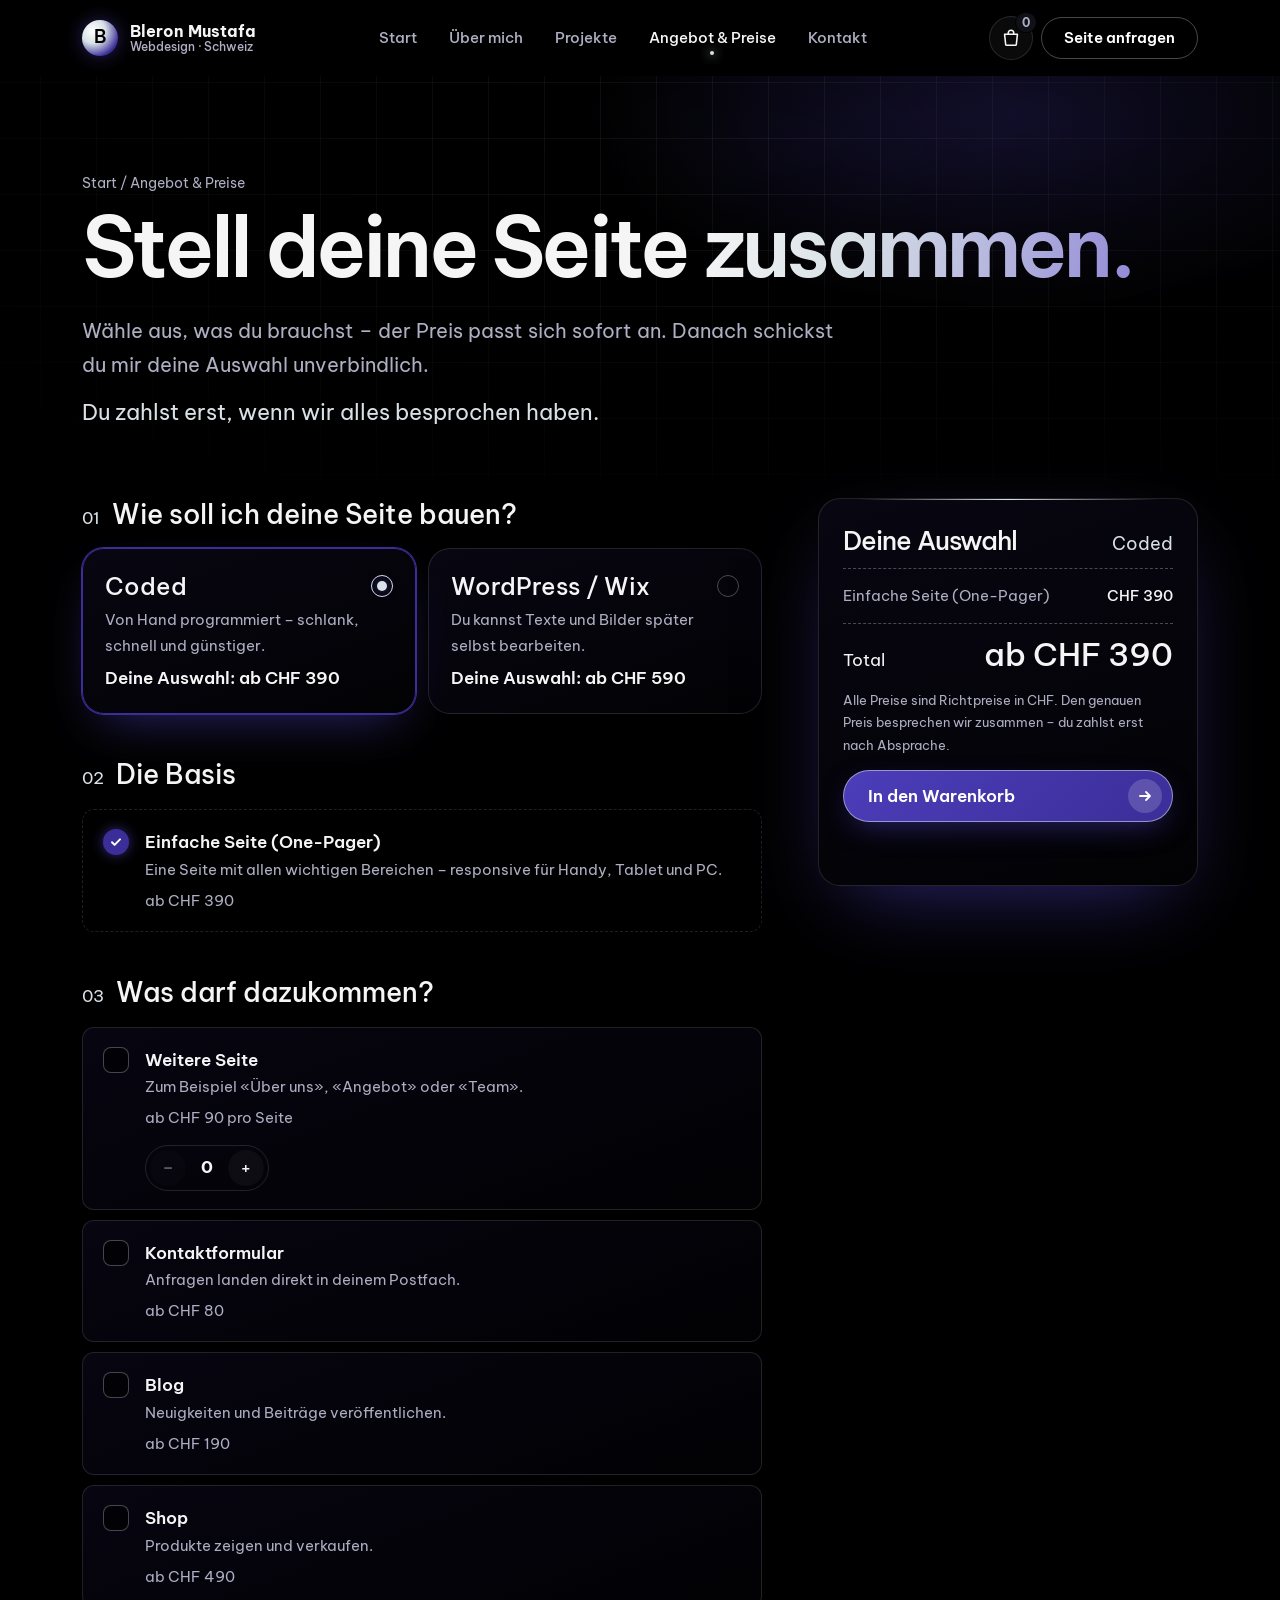
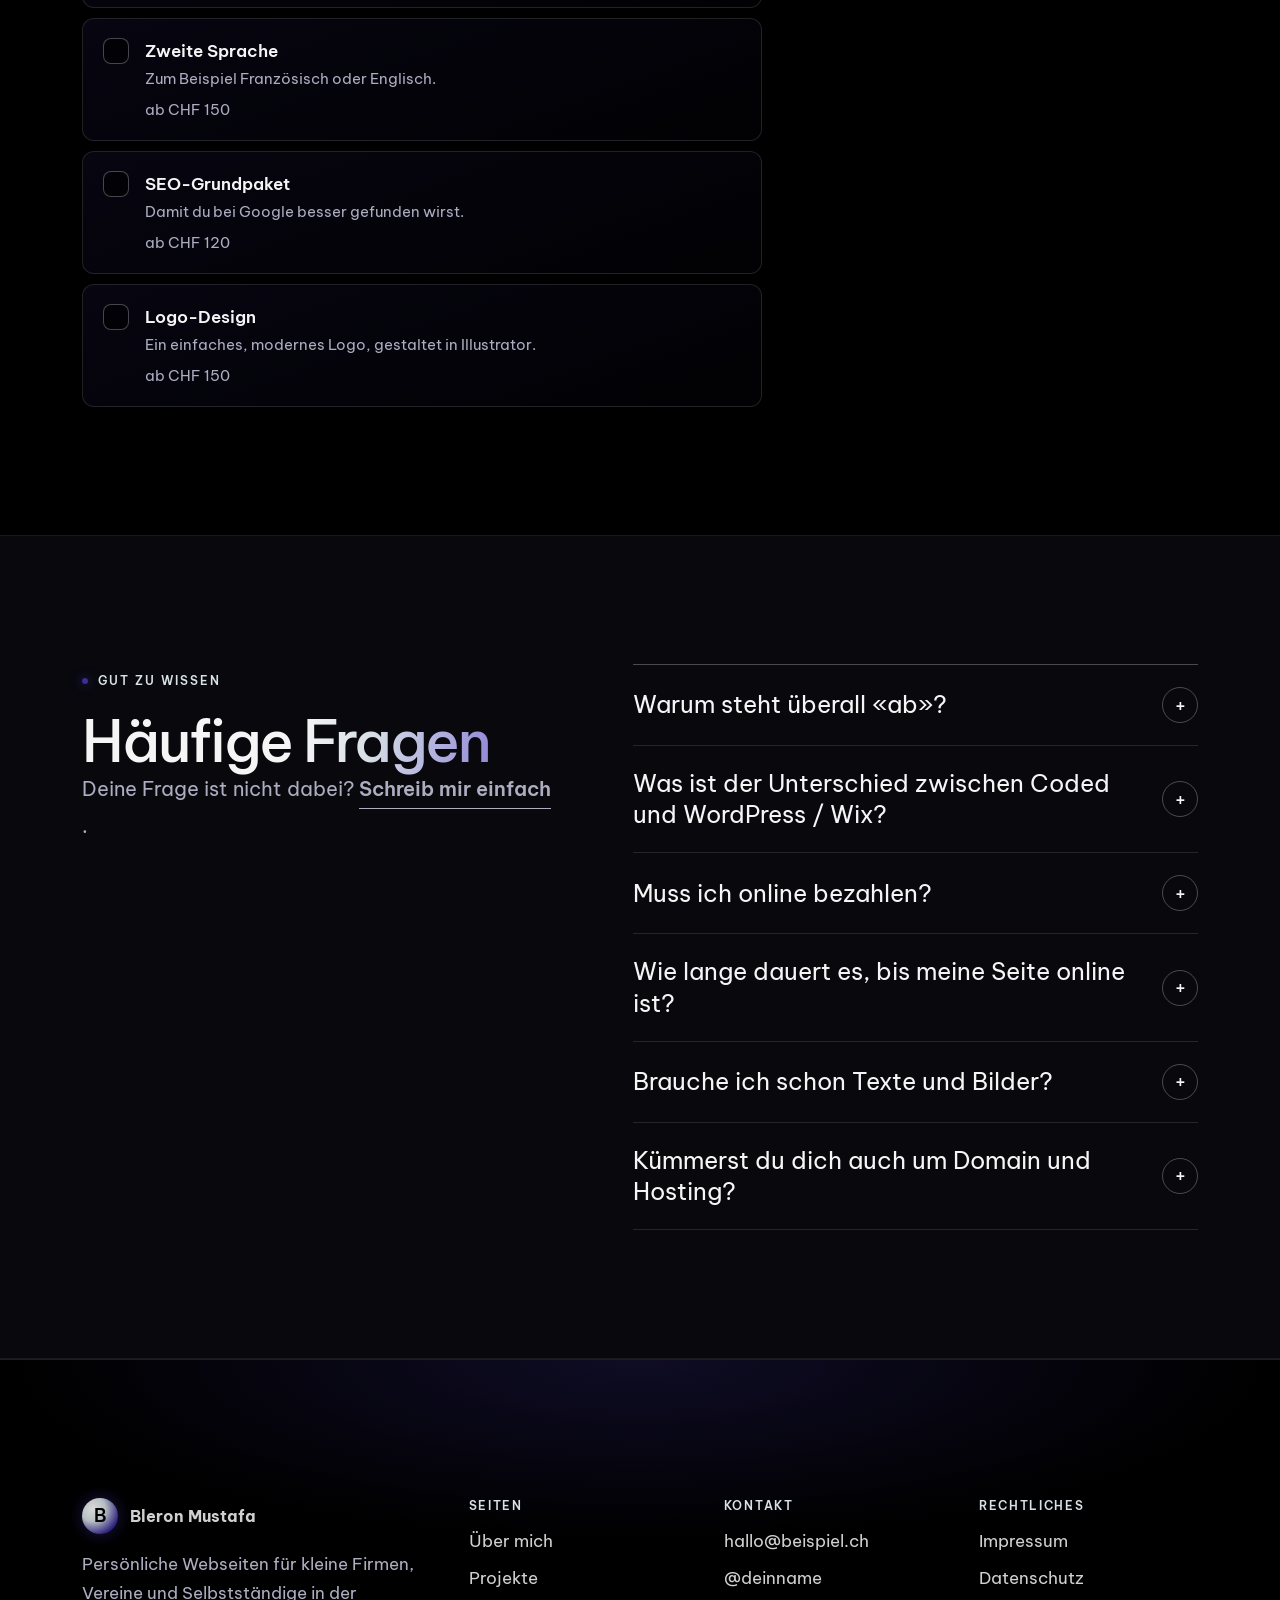
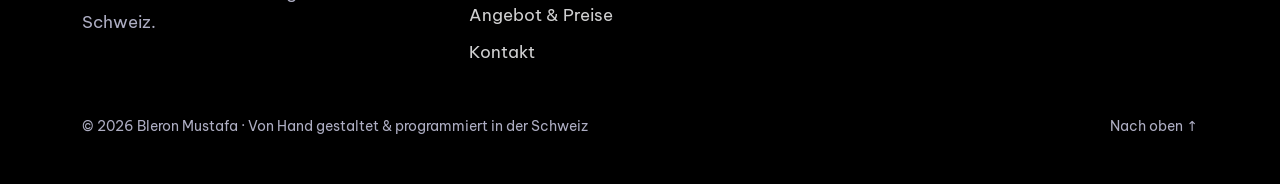
==== angebot.html @ 636c4605 "Add files via upload" ====
<!DOCTYPE html>
<html lang="de-CH">
<head>
  <meta charset="UTF-8">
  <meta name="viewport" content="width=device-width, initial-scale=1">
  <title>Angebot & Preise – Bleron Mustafa</title>
  <meta name="description" content="Stell deine Webseite selbst zusammen: Coded oder WordPress/Wix, mit Extras wie Shop, Blog oder Kontaktformular. Richtpreise in CHF.">
  <meta name="theme-color" content="#000000">

  <!-- Schrift: Be Vietnam Pro -->
  <link rel="preconnect" href="https://fonts.googleapis.com">
  <link rel="preconnect" href="https://fonts.gstatic.com" crossorigin>
  <link href="https://fonts.googleapis.com/css2?family=Be+Vietnam+Pro:wght@400;500;600;700&display=swap" rel="stylesheet">

  <link rel="stylesheet" href="style.css">
  <script>document.documentElement.classList.add("js");</script>
  <script src="script.js" defer></script>
</head>
<body>
  <a class="skip-link" href="#main">Zum Inhalt springen</a>

  <!-- ===== Header ===== -->
  <header class="site-header">
    <div class="wrap header-row">
      <a class="brand" href="index.html" aria-label="Bleron Mustafa – zur Startseite">
        <span class="brand__mark" aria-hidden="true">B</span>
        <span class="brand__name">Bleron Mustafa <small>Webdesign · Schweiz</small></span>
      </a>

      <nav class="nav" id="nav" aria-label="Hauptnavigation">
        <ul class="nav__list">
          <li><a href="index.html">Start <small>Willkommen</small></a></li>
          <li><a href="ueber-mich.html">Über mich <small>Wer ich bin</small></a></li>
          <li><a href="projekte.html">Projekte <small>Referenzen</small></a></li>
          <li><a href="angebot.html" aria-current="page">Angebot &amp; Preise <small>Seite bestellen</small></a></li>
          <li><a href="kontakt.html">Kontakt <small>Schreib mir</small></a></li>
        </ul>
        <p class="nav__foot"><span data-config="email"></span><br>Antwort innert 48 Stunden</p>
      </nav>

      <div class="header-actions">
        <button class="icon-btn" id="cartBtn" type="button" aria-haspopup="dialog">
          <svg width="22" height="22" viewBox="0 0 24 24" aria-hidden="true"><path d="M5 8h14l-1.2 11.1a1 1 0 0 1-1 .9H7.2a1 1 0 0 1-1-.9L5 8Zm4 0V6.5a3 3 0 0 1 6 0V8" fill="none" stroke="currentColor" stroke-width="1.7" stroke-linecap="round" stroke-linejoin="round"/></svg>
          <span class="visually-hidden">Warenkorb öffnen, </span>
          <span class="cart-count is-empty" id="cartCount">0</span>
          <span class="visually-hidden"> Pakete</span>
        </button>
        <a class="btn btn--plain header-cta" href="angebot.html">Seite anfragen</a>
        <button class="menu-btn" id="menuBtn" type="button" aria-expanded="false" aria-controls="nav">
          <span class="menu-btn__lines" aria-hidden="true"></span>
          <span class="visually-hidden" id="menuLabel">Menü öffnen</span>
        </button>
      </div>
    </div>
  </header>

  <main id="main">
    <section class="page-hero">
      <div class="wrap">
        <nav class="breadcrumb" aria-label="Brotkrumen" data-reveal><a href="index.html">Start</a> / <span aria-current="page">Angebot &amp; Preise</span></nav>
        <h1 class="title-xl split" data-split>Stell deine Seite <em>zusammen.</em></h1>
        <p class="lead" data-reveal style="--d:.3s">Wähle aus, was du brauchst – der Preis passt sich sofort an. Danach schickst du mir deine Auswahl unverbindlich.</p><p class="hand" data-reveal style="--d:.4s;margin-top:18px">Du zahlst erst, wenn wir alles besprochen haben.</p>
      </div>
    </section>

    <section class="section" style="padding-top:16px" aria-label="Konfigurator">
      <div class="wrap">
        <form class="config" id="configForm" novalidate>
          <div class="config__steps">
            <fieldset class="config-group" data-reveal>
              <legend><span>01</span> Wie soll ich deine Seite bauen?</legend>
              <div class="type-grid" id="typeGrid"></div>
            </fieldset>

            <fieldset class="config-group" data-reveal>
              <legend><span>02</span> Die Basis</legend>
              <div class="option option--base" id="baseOption"></div>
            </fieldset>

            <fieldset class="config-group" data-reveal>
              <legend><span>03</span> Was darf dazukommen?</legend>
              <div class="options" id="extrasList"></div>
            </fieldset>
          </div>

          <aside class="config__aside" aria-labelledby="receiptTitle" data-reveal style="--d:.15s">
            <div class="receipt">
              <div class="receipt__head">
                <h2 id="receiptTitle">Deine Auswahl</h2>
                <span class="hand" id="receiptType"></span>
              </div>
              <ul class="receipt__list" id="receiptList"></ul>
              <div class="receipt__total">
                <span>Total</span>
                <strong id="configTotal" aria-live="polite"></strong>
              </div>
              <p class="receipt__note" data-config="priceNote"></p>
              <button class="btn btn--block" type="submit" id="addBtn"><span id="addBtnLabel">In den Warenkorb</span> <span class="btn__icon"><svg width="16" height="16" viewBox="0 0 16 16" aria-hidden="true"><path d="M3 8h10M9 4l4 4-4 4" fill="none" stroke="currentColor" stroke-width="1.8" stroke-linecap="round" stroke-linejoin="round"/></svg></span></button>
              <button class="btn btn--line btn--plain" type="button" id="cancelEditBtn" hidden>Bearbeiten abbrechen</button>
              <p class="receipt__feedback" id="configFeedback" role="status"></p>
            </div>
          </aside>
        </form>
      </div>
    </section>

    <section class="section section--sand" aria-labelledby="faqTitle">
      <div class="wrap about-grid">
        <div>
          <p class="kicker" data-reveal>Gut zu wissen</p>
          <h2 class="title-l" id="faqTitle" data-reveal style="--d:.1s">Häufige <em>Fragen</em></h2>
          <p class="lead" data-reveal style="--d:.2s">Deine Frage ist nicht dabei? <a class="text-link" href="kontakt.html">Schreib mir einfach</a>.</p>
        </div>
        <div class="faq" id="faqList" data-reveal></div>
      </div>
    </section>
  </main>

  <!-- ===== Footer ===== -->
  <footer class="site-footer">
    <div class="wrap">
      <div class="footer-grid">
        <div>
          <a class="brand" href="index.html" aria-label="Zur Startseite">
            <span class="brand__mark" aria-hidden="true">B</span>
            <span class="brand__name">Bleron Mustafa</span>
          </a>
          <p style="margin-top:16px">Persönliche Webseiten für kleine Firmen, Vereine und Selbstständige in der Schweiz.</p>
        </div>
        <div>
          <h3>Seiten</h3>
          <ul>
            <li><a href="ueber-mich.html">Über mich</a></li>
            <li><a href="projekte.html">Projekte</a></li>
            <li><a href="angebot.html">Angebot &amp; Preise</a></li>
            <li><a href="kontakt.html">Kontakt</a></li>
          </ul>
        </div>
        <div>
          <h3>Kontakt</h3>
          <ul id="footerContact"></ul>
        </div>
        <div>
          <h3>Rechtliches</h3>
          <ul>
            <li><a href="impressum.html">Impressum</a></li>
            <li><a href="datenschutz.html">Datenschutz</a></li>
          </ul>
        </div>
      </div>
      <div class="footer-bottom">
        <p>© <span id="year">2026</span> Bleron Mustafa · Von Hand gestaltet &amp; programmiert in der Schweiz</p>
        <a href="#main">Nach oben ↑</a>
      </div>
    </div>
  </footer>

  <noscript><p class="noscript">Bitte aktiviere JavaScript, damit Konfigurator, Warenkorb und Formulare funktionieren.</p></noscript>
</body>
</html>
---- style.css ----
/* =========================================================
   Bleron Mustafa – Webdesign
   Dunkles Design mit violettem Leuchten. Mobile first.
   Inhalt: 1 Grundlagen · 2 Bausteine · 3 Header/Footer
           4 Startseite (Szene) · 5 Unterseiten · 6 Konfigurator
           7 Warenkorb/Bestellung · 8 Animationen · 9 Breakpoints
   ========================================================= */

/* ---------- 1 Grundlagen ---------- */
:root {
  --bg: #000000;          /* Schwarz */
  --bg-2: #08080d;        /* etwas heller für Abschnitte */
  --card: #0f0f17;        /* Karten */
  --glass: rgba(216, 225, 230, .04);
  --ink: #f5f5f6;         /* Haupttext */
  --ink-soft: #adadc2;    /* Nebentext */
  --line: rgba(211, 215, 221, .14);
  --line-strong: rgba(211, 215, 221, .32);
  --accent: #3a2d97;      /* Indigo (Hauptfarbe) */
  --accent-2: #4a3cb8;    /* etwas helleres Indigo für Verläufe */
  --lilac: #d8e1e6;       /* helles Blaugrau */
  --glow: rgba(74, 60, 184, .65);
  --ok: #6ee7b7;
  --danger: #ff8fa3;

  --serif: "Be Vietnam Pro", system-ui, -apple-system, "Segoe UI", sans-serif;
  --sans: "Be Vietnam Pro", system-ui, -apple-system, "Segoe UI", sans-serif;

  --wrap: 1180px;
  --gutter: 20px;
  --header-h: 68px;
  --radius: 22px;
  --radius-sm: 12px;
  --ease: cubic-bezier(.22, .8, .24, 1);
  --noise: url("data:image/svg+xml,%3Csvg xmlns='http://www.w3.org/2000/svg' width='200' height='200'%3E%3Cfilter id='n'%3E%3CfeTurbulence type='fractalNoise' baseFrequency='.85' numOctaves='3' stitchTiles='stitch'/%3E%3CfeColorMatrix values='0 0 0 0 1 0 0 0 0 1 0 0 0 0 1 0 0 0 .55 0'/%3E%3C/filter%3E%3Crect width='100%25' height='100%25' filter='url(%23n)'/%3E%3C/svg%3E");
}

*, *::before, *::after { box-sizing: border-box; }
html { scroll-behavior: smooth; scroll-padding-top: calc(var(--header-h) + 16px); -webkit-text-size-adjust: 100%; color-scheme: dark; }
body {
  margin: 0; min-height: 100vh; display: flex; flex-direction: column;
  background: var(--bg); color: var(--ink);
  font: 400 1.0625rem/1.7 var(--sans);
  -webkit-font-smoothing: antialiased;
}
/* Körnung über der ganzen Seite */
body::after {
  content: ""; position: fixed; inset: 0; z-index: 500; pointer-events: none;
  background-image: var(--noise); opacity: .07; mix-blend-mode: overlay;
}
main { flex: 1; }
img, svg { display: block; max-width: 100%; }
a { color: inherit; }
p { margin: 0 0 1em; }
p:last-child { margin-bottom: 0; }
ul, ol { margin: 0; padding: 0; list-style: none; }
h1, h2, h3, h4 { font-family: var(--serif); font-weight: 500; line-height: 1.08; letter-spacing: -0.035em; margin: 0; text-wrap: balance; }
h1 em, h2 em, h3 em {
  font-style: normal; color: var(--lilac);
  background: linear-gradient(100deg, #f5f5f6 0%, #d8e1e6 35%, #8f86d6 100%);
  -webkit-background-clip: text; background-clip: text; -webkit-text-fill-color: transparent;
  padding-right: .06em;
}
button, input, textarea, select { font: inherit; color: inherit; }
button { cursor: pointer; }
[hidden] { display: none !important; }
::selection { background: var(--accent); color: #fff; }
:focus-visible { outline: 2px solid var(--lilac); outline-offset: 3px; border-radius: 6px; }

.wrap { width: 100%; max-width: var(--wrap); margin: 0 auto; padding: 0 var(--gutter); }
.visually-hidden {
  position: absolute !important; width: 1px; height: 1px; margin: -1px; padding: 0;
  overflow: hidden; clip: rect(0 0 0 0); white-space: nowrap; border: 0;
}
.skip-link {
  position: absolute; left: 12px; top: -80px; z-index: 600; padding: 10px 18px;
  background: var(--accent); color: #fff; border-radius: var(--radius-sm); text-decoration: none; font-weight: 600;
}
.skip-link:focus { top: 12px; }

/* ---------- 2 Bausteine ---------- */
.hand { font: 400 1.35rem/1.2 var(--serif); color: var(--lilac); }
.kicker {
  display: inline-flex; align-items: center; gap: 10px; margin-bottom: 18px;
  font-size: .78rem; font-weight: 600; letter-spacing: .16em; text-transform: uppercase; color: var(--lilac);
}
.kicker::before { content: ""; width: 6px; height: 6px; border-radius: 50%; background: var(--accent); box-shadow: 0 0 12px var(--accent); }
.title-xl { font-size: clamp(2.5rem, 8.5vw, 5.2rem); font-weight: 600; letter-spacing: -0.045em; }
.title-l { font-size: clamp(2.1rem, 6vw, 3.6rem); }
.title-m { font-size: clamp(1.6rem, 4vw, 2.2rem); }
.lead { font-size: clamp(1.08rem, 2.4vw, 1.25rem); color: var(--ink-soft); max-width: 54ch; }
.muted { color: var(--ink-soft); }

.section { padding: 84px 0; position: relative; }
.section--sand { background: var(--bg-2); border-block: 1px solid rgba(211, 215, 221, .08); }
.section--ink {
  background:
    radial-gradient(60% 70% at 85% 10%, rgba(74, 60, 184, .22), transparent 70%),
    radial-gradient(50% 60% at 0% 100%, rgba(58, 45, 151, .18), transparent 70%),
    var(--bg-2);
  overflow: hidden;
}
.section-head { display: grid; gap: 18px; margin-bottom: 48px; }
.section-head .lead { margin: 0; }

/* Buttons: Pille mit Pfeil, leuchtend */
.btn {
  position: relative; display: inline-flex; align-items: center; gap: 12px;
  min-height: 52px; padding: 0 10px 0 24px; border-radius: 999px;
  border: 1px solid rgba(216, 225, 230, .55);
  background: linear-gradient(135deg, var(--accent-2), var(--accent));
  color: #fff; font-weight: 600; text-decoration: none; isolation: isolate;
  box-shadow: 0 0 0 0 var(--glow), 0 10px 30px -10px var(--glow);
  transition: box-shadow .4s var(--ease), transform .4s var(--ease), background-color .3s;
}
.btn:hover { transform: translateY(-2px); box-shadow: 0 0 0 4px rgba(74, 60, 184, .18), 0 16px 40px -8px var(--glow); }
.btn__icon {
  display: grid; place-items: center; width: 34px; height: 34px; border-radius: 50%;
  background: rgba(255, 255, 255, .16); transition: transform .4s var(--ease), background-color .3s;
}
.btn:hover .btn__icon { transform: translateX(3px); background: rgba(255, 255, 255, .28); }
.btn--line { background: rgba(0, 0, 0, .55); backdrop-filter: blur(6px); border-color: var(--line-strong); box-shadow: none; padding: 0 24px; }
.btn--line:hover { border-color: var(--lilac); box-shadow: 0 0 24px -6px var(--glow); }
.btn--line .btn__icon { display: none; }
.btn--light { background: #f5f5f6; color: #000; border-color: #f5f5f6; }
.btn--light .btn__icon { background: #000; color: #fff; }
.btn--block { width: 100%; justify-content: space-between; }
.btn:disabled, .btn[aria-disabled="true"] { opacity: .4; cursor: not-allowed; pointer-events: none; }
.btn--plain { padding: 0 22px; justify-content: center; }

.text-link {
  display: inline-flex; align-items: center; gap: 8px; font-weight: 600; text-decoration: none;
  background: linear-gradient(currentColor, currentColor) 0 100% / 100% 1px no-repeat;
  padding-bottom: 3px; transition: background-size .4s var(--ease), color .25s;
}
.text-link:hover { color: var(--lilac); background-size: 0 1px; background-position: 100% 100%; }
.text-link span { transition: transform .3s var(--ease); }
.text-link:hover span { transform: translateX(4px); }

.link-btn { background: none; border: 0; padding: 2px 0; color: var(--ink-soft); text-decoration: underline; text-underline-offset: 3px; font-size: .92rem; }
.link-btn:hover { color: var(--lilac); }

.chip {
  display: inline-flex; align-items: center; gap: 8px; padding: 6px 14px; border-radius: 999px;
  background: var(--glass); border: 1px solid var(--line); font-size: .88rem; font-weight: 500; color: var(--ink);
}

/* Glas-Karte als Grundlage */
.glass, .skill-group, .profile, .form-card, .contact-card, .option, .type-card label, .cart-item, .receipt, .note {
  background: linear-gradient(160deg, rgba(74, 60, 184, .09), rgba(74, 60, 184, .02));
  border: 1px solid var(--line);
  backdrop-filter: blur(6px);
}

/* ---------- 3 Header / Navigation / Footer ---------- */
.site-header {
  position: sticky; top: 0; z-index: 60; height: var(--header-h);
  border-bottom: 1px solid transparent; transition: border-color .3s, transform .4s var(--ease);
  view-transition-name: header;
}
/* Unschärfe auf eigener Ebene – sonst wäre das mobile Menü im Header gefangen */
.site-header::before {
  content: ""; position: absolute; inset: 0; z-index: -1;
  background: rgba(0, 0, 0, .72);
  backdrop-filter: blur(14px) saturate(140%); -webkit-backdrop-filter: blur(14px) saturate(140%);
}
.site-header.is-scrolled { border-bottom-color: var(--line); }
.site-header.is-hidden { transform: translateY(-100%); }
.header-row { height: 100%; display: flex; align-items: center; justify-content: space-between; gap: 16px; }

.brand { display: flex; align-items: center; gap: 12px; text-decoration: none; }
.brand__mark {
  display: grid; place-items: center; width: 36px; height: 36px; border-radius: 50%;
  background: radial-gradient(circle at 30% 30%, #fff, var(--lilac) 35%, var(--accent) 75%);
  color: #000; font: 600 1.15rem/1 var(--serif);
  box-shadow: 0 0 18px -2px var(--glow); transition: transform .6s var(--ease);
}
.brand:hover .brand__mark { transform: rotate(-20deg) scale(1.06); }
.brand__name { display: grid; line-height: 1.15; font-weight: 700; font-size: .98rem; }
.brand__name small { font-weight: 500; font-size: .76rem; color: var(--ink-soft); }

.header-actions { display: flex; align-items: center; gap: 8px; }
.icon-btn {
  position: relative; display: grid; place-items: center; width: 44px; height: 44px; border-radius: 50%;
  border: 1px solid var(--line); background: var(--glass); transition: border-color .25s, box-shadow .25s;
}
.icon-btn:hover { border-color: var(--lilac); box-shadow: 0 0 18px -6px var(--glow); }
.cart-count {
  position: absolute; top: -5px; right: -5px; min-width: 21px; height: 21px; padding: 0 6px; border-radius: 999px;
  background: var(--accent); color: #fff; font-size: .72rem; font-weight: 700; line-height: 19px; text-align: center;
  border: 1px solid var(--bg); box-shadow: 0 0 12px var(--glow);
}
.cart-count.is-empty { background: var(--card); color: var(--ink-soft); box-shadow: none; }
.cart-count.bump { animation: bump .5s var(--ease); }
@keyframes bump { 35% { transform: scale(1.45); } }

.menu-btn { width: 44px; height: 44px; border-radius: 50%; border: 1px solid var(--line); background: var(--glass); display: grid; place-items: center; }
.menu-btn__lines { position: relative; width: 18px; height: 10px; }
.menu-btn__lines::before, .menu-btn__lines::after {
  content: ""; position: absolute; left: 0; right: 0; height: 1.5px; border-radius: 2px; background: currentColor;
  transition: transform .4s var(--ease), top .4s var(--ease), right .4s var(--ease);
}
.menu-btn__lines::before { top: 0; }
.menu-btn__lines::after { top: 8px; right: 5px; }
.menu-btn[aria-expanded="true"] .menu-btn__lines::before { top: 4px; transform: rotate(45deg); }
.menu-btn[aria-expanded="true"] .menu-btn__lines::after { top: 4px; right: 0; transform: rotate(-45deg); }

.header-cta { display: none; }

/* Mobile Navigation: Vollbild */
.nav {
  position: fixed; inset: var(--header-h) 0 0 0; z-index: 55; padding: 24px var(--gutter) 40px;
  background: radial-gradient(80% 50% at 50% 100%, rgba(74, 60, 184, .25), transparent 70%), var(--bg);
  display: flex; flex-direction: column; justify-content: space-between;
  clip-path: inset(0 0 100% 0); visibility: hidden;
  transition: clip-path .6s var(--ease), visibility .6s;
}
.nav.is-open { clip-path: inset(0); visibility: visible; }
.nav__list li { overflow: hidden; border-bottom: 1px solid var(--line); }
.nav__list a {
  display: flex; align-items: baseline; justify-content: space-between; padding: 14px 0;
  font: 500 clamp(2rem, 9vw, 2.6rem)/1.15 var(--serif); text-decoration: none;
  transform: translateY(105%); transition: transform .6s var(--ease), color .2s;
}
.nav__list a small { font: 500 .82rem var(--sans); color: var(--ink-soft); }
.nav.is-open .nav__list a { transform: none; }
.nav.is-open .nav__list li:nth-child(2) a { transition-delay: .05s; }
.nav.is-open .nav__list li:nth-child(3) a { transition-delay: .1s; }
.nav.is-open .nav__list li:nth-child(4) a { transition-delay: .15s; }
.nav.is-open .nav__list li:nth-child(5) a { transition-delay: .2s; }
.nav__list a[aria-current="page"] { color: var(--lilac); }
.nav__foot { color: var(--ink-soft); font-size: .95rem; }
body.menu-open { overflow: hidden; }

/* Footer */
.site-footer {
  position: relative; overflow: hidden; margin-top: auto; padding: 90px 0 32px;
  background: radial-gradient(70% 60% at 50% 0%, rgba(74, 60, 184, .2), transparent 70%), var(--bg);
  border-top: 1px solid var(--line);
}
.footer-cta { display: grid; gap: 28px; padding-bottom: 64px; border-bottom: 1px solid var(--line); }
.footer-cta h2 { font-size: clamp(2.4rem, 8vw, 5rem); font-weight: 600; }
.footer-grid { display: grid; gap: 36px; padding: 48px 0 40px; }
.footer-grid h3 { font: 600 .76rem var(--sans); letter-spacing: .14em; text-transform: uppercase; color: var(--lilac); margin-bottom: 14px; }
.footer-grid li { margin-bottom: 8px; }
.footer-grid a { text-decoration: none; color: var(--ink); opacity: .85; transition: color .2s, opacity .2s; }
.footer-grid a:hover { color: var(--lilac); opacity: 1; }
.footer-grid p { color: var(--ink-soft); max-width: 34ch; }
.footer-bottom { display: flex; flex-wrap: wrap; justify-content: space-between; gap: 12px; font-size: .86rem; color: var(--ink-soft); }
.footer-bottom a { color: inherit; text-decoration: none; }
.footer-bottom a:hover { color: var(--lilac); }

/* ---------- 4 Startseite ---------- */
.hero { padding: 12px 12px 0; }
.hero__frame {
  position: relative; overflow: hidden; isolation: isolate;
  min-height: min(880px, calc(100svh - var(--header-h) - 12px));
  display: grid; place-items: center; padding: 90px var(--gutter) 150px;
  border-radius: 28px; border: 1px solid var(--line);
  background: radial-gradient(90% 60% at 50% 62%, #2a2070 0%, #0d0a26 45%, #000 80%);
}
/* Körnung stärker in der Szene */
.hero__frame::after {
  content: ""; position: absolute; inset: 0; z-index: 3; pointer-events: none;
  background-image: var(--noise); opacity: .22; mix-blend-mode: overlay;
}
.hero__content { position: relative; z-index: 4; text-align: center; max-width: 860px; display: grid; justify-items: center; }
.hero__content .kicker { margin-bottom: 22px; text-wrap: balance; justify-content: center; }
.hero h1 { margin-bottom: 24px; text-shadow: 0 0 60px rgba(74, 60, 184, .35); }
.hero .lead { margin: 0 auto 36px; }
.hero__actions { display: flex; flex-wrap: wrap; justify-content: center; align-items: center; gap: 14px 22px; }
.trust { display: flex; flex-wrap: wrap; justify-content: center; gap: 8px 22px; margin-top: 40px; font-size: .9rem; color: var(--ink-soft); }
.trust li { display: flex; align-items: center; gap: 8px; }
.trust svg { color: var(--lilac); flex: none; }

/* Szene: Glühen, Bögen, Gitterboden, schwebende Objekte */
.scene { position: absolute; inset: 0; z-index: 1; pointer-events: none; }
.scene__glow {
  position: absolute; left: 50%; top: 58%; width: 90%; height: 50%; transform: translate(-50%, -50%);
  background: radial-gradient(closest-side, rgba(74, 60, 184, .55), transparent);
  filter: blur(30px); animation: breathe 7s ease-in-out infinite;
}
@keyframes breathe { 50% { opacity: .65; transform: translate(-50%, -50%) scale(1.06); } }
.scene__arch { position: absolute; left: 50%; bottom: 33%; width: 0; height: 0; }
.scene__arch span {
  position: absolute; left: 0; top: 0; aspect-ratio: 1; border-radius: 50%;
  transform: translate(-50%, -50%); border: 1px solid rgba(211, 215, 221, .22);
}
.scene__arch span:nth-child(1) { width: min(150vw, 1500px); }
.scene__arch span:nth-child(2) {
  width: min(118vw, 1150px); border-color: rgba(211, 215, 221, .3);
  background: radial-gradient(closest-side, transparent 78%, rgba(74, 60, 184, .14) 92%, transparent);
}
.scene__arch span:nth-child(3) {
  width: min(88vw, 840px); border-width: 28px; border-color: rgba(58, 45, 151, .35);
  box-shadow: inset 0 0 60px rgba(74, 60, 184, .15), 0 0 60px rgba(74, 60, 184, .1);
}
.scene__arch span:nth-child(4) { width: min(60vw, 560px); border-style: dashed; border-color: rgba(211, 215, 221, .2); animation: spin 90s linear infinite; }
.scene__floor {
  position: absolute; left: -50%; right: -50%; bottom: 0; height: 33%;
  background:
    linear-gradient(rgba(211, 215, 221, .45) 1px, transparent 1px) 0 0 / 70px 70px,
    linear-gradient(90deg, rgba(211, 215, 221, .45) 1px, transparent 1px) 0 0 / 70px 70px,
    linear-gradient(#141036, #030208);
  transform: perspective(500px) rotateX(62deg); transform-origin: top;
  -webkit-mask-image: linear-gradient(#000 0%, #000 60%, transparent 100%); mask-image: linear-gradient(#000 0%, #000 60%, transparent 100%);
  animation: grid 5s linear infinite;
}
@keyframes grid { to { background-position: 0 70px, 0 0, 0 0; } }
.scene__horizon {
  position: absolute; left: 0; right: 0; bottom: 33%; height: 2px; transform: translateY(1px);
  background: linear-gradient(90deg, transparent, var(--lilac), transparent);
  box-shadow: 0 0 30px 6px rgba(74, 60, 184, .55);
}
.obj {
  position: absolute; will-change: transform;
  translate: calc(var(--mx, 0) * var(--depth, 10) * 1px) calc(var(--my, 0) * var(--depth, 10) * 1px);
  transition: translate .6s var(--ease);
}
.obj > svg { width: 100%; height: auto; animation: float var(--dur, 9s) ease-in-out infinite; animation-delay: var(--delay, 0s); overflow: visible; }
@keyframes float { 50% { transform: translateY(-14px) rotate(var(--rot, 3deg)); } }
.obj--planet { width: 92px; left: 7%; top: 12%; --depth: 22; --dur: 11s; }
.obj--cube { width: 64px; left: 7%; top: 55%; --depth: 30; --dur: 8s; --rot: -6deg; }
.obj--window { width: 130px; left: 3%; top: 27%; --depth: 14; --dur: 10s; --delay: -2s; }
.obj--monolith { width: 70px; right: 6%; top: 10%; --depth: 18; --dur: 12s; }
.obj--pillars { width: 140px; right: 13%; bottom: 12%; --depth: 10; --dur: 14s; --rot: 0deg; }
.obj--ribbon-l { width: 260px; left: -40px; top: 46%; --depth: 8; --dur: 13s; --rot: 2deg; }
.obj--ribbon-r { width: 240px; right: -30px; top: 30%; --depth: 12; --dur: 12s; --rot: -2deg; --delay: -4s; }
.obj--cursor { width: 40px; right: 27%; top: 9%; --depth: 26; --dur: 7s; --rot: -10deg; }
.obj--sphere { width: 26px; left: 21%; top: 63%; --depth: 34; --dur: 6s; }
.obj--slab { width: 120px; left: 18%; bottom: 13%; --depth: 6; --dur: 15s; --rot: 1deg; }
.obj--code { width: 60px; right: 7%; top: 56%; --depth: 20; --dur: 9s; --delay: -3s; }
.obj--dots { width: 90px; left: 20%; top: 9%; --depth: 16; --dur: 16s; }

/* Stempel in der Ecke */
.badge {
  position: absolute; right: 18px; bottom: 18px; z-index: 4; width: 104px; height: 104px; border-radius: 50%;
  display: grid; place-items: center; border: 1px solid var(--line-strong);
  background: rgba(0, 0, 0, .6); backdrop-filter: blur(6px);
}
.badge svg { position: absolute; inset: 6px; width: calc(100% - 12px); height: calc(100% - 12px); animation: spin 24s linear infinite; }
.badge text { font: 600 9.5px var(--sans); letter-spacing: .06em; text-transform: uppercase; fill: var(--lilac); }
.badge__dot { width: 12px; height: 12px; border-radius: 50%; background: var(--ok); box-shadow: 0 0 0 0 rgba(110, 231, 183, .5); animation: pulse 2.4s infinite; }
@keyframes spin { to { transform: rotate(360deg); } }
@keyframes pulse { 70% { box-shadow: 0 0 0 12px rgba(110, 231, 183, 0); } 100% { box-shadow: 0 0 0 0 rgba(110, 231, 183, 0); } }

/* Laufband */
.marquee { padding: 26px 0; overflow: hidden; border-bottom: 1px solid var(--line); }
.marquee__track { display: flex; width: max-content; animation: marquee 40s linear infinite; }
.marquee:hover .marquee__track { animation-play-state: paused; }
.marquee__track li {
  display: flex; align-items: center; gap: 30px; padding-right: 30px; white-space: nowrap;
  font: 500 clamp(1.5rem, 3.6vw, 2.2rem) var(--serif); color: transparent; -webkit-text-stroke: 1px var(--line-strong);
  transition: color .3s;
}
.marquee__track li:nth-child(3n + 1) { color: var(--ink); -webkit-text-stroke: 0; }
.marquee__track li::after { content: "✦"; font-style: normal; color: var(--lilac); -webkit-text-stroke: 0; font-size: .6em; text-shadow: 0 0 12px var(--glow); }
@keyframes marquee { to { transform: translateX(-50%); } }

/* Leistungen als Liste */
.services { border-top: 1px solid var(--line-strong); }
.service {
  position: relative; display: grid; grid-template-columns: auto 1fr; gap: 6px 20px; padding: 28px 0;
  border-bottom: 1px solid var(--line); text-decoration: none; isolation: isolate;
}
.service::before {
  content: ""; position: absolute; inset: 0 calc(var(--gutter) * -1); z-index: -1;
  background: linear-gradient(90deg, rgba(74, 60, 184, .14), transparent 80%);
  opacity: 0; transition: opacity .45s var(--ease);
}
.service:hover::before, .service:focus-visible::before { opacity: 1; }
.service__no { font: 400 1.05rem var(--serif); color: var(--lilac); padding-top: 8px; }
.service__title { font-size: clamp(1.7rem, 5vw, 2.6rem); transition: transform .45s var(--ease); }
.service:hover .service__title { transform: translateX(8px); }
.service__text { grid-column: 2; color: var(--ink-soft); max-width: 48ch; margin: 0; }
.service__price { grid-column: 2; display: flex; align-items: center; gap: 12px; font-weight: 600; }
.service__arrow {
  display: grid; place-items: center; width: 40px; height: 40px; border-radius: 50%; border: 1px solid var(--line-strong);
  transition: background-color .3s, box-shadow .3s, transform .45s var(--ease);
}
.service:hover .service__arrow { background: var(--accent); border-color: var(--accent); box-shadow: 0 0 20px var(--glow); transform: rotate(-45deg); }

/* Projekte – Teaser auf Startseite */
.work-grid { display: grid; gap: 44px; }
.work { display: grid; gap: 16px; text-decoration: none; }
.work__media { position: relative; overflow: hidden; border-radius: var(--radius); aspect-ratio: 4 / 3; background: var(--card); border: 1px solid var(--line); }
.work__media img, .work__media .mock { width: 100%; height: 100%; object-fit: cover; transition: transform .9s var(--ease); }
.work:hover .work__media img, .work:hover .work__media .mock { transform: scale(1.05); }
.work__view {
  position: absolute; right: 18px; bottom: 18px; display: inline-flex; align-items: center; gap: 8px;
  padding: 10px 16px; border-radius: 999px; background: rgba(0, 0, 0, .7); border: 1px solid var(--line-strong);
  backdrop-filter: blur(8px); font-weight: 600; font-size: .9rem;
  transform: translateY(12px); opacity: 0; transition: transform .45s var(--ease), opacity .3s;
}
.work:hover .work__view, .work:focus-visible .work__view { transform: none; opacity: 1; }
.work__meta { display: flex; justify-content: space-between; align-items: baseline; gap: 12px; }
.work__title { font-size: clamp(1.5rem, 3.4vw, 2rem); }
.work__tag { color: var(--ink-soft); font-size: .9rem; white-space: nowrap; }

/* Platzhalter-Bild für Projekte: Mini-Webseite im Leuchten */
.mock { position: relative; padding: 9% 9% 0; display: flex; align-items: flex-end; }
.mock__win {
  width: 100%; height: 88%; border-radius: 12px 12px 0 0; padding: 14px 16px; display: flex; flex-direction: column; gap: 10px;
  background: rgba(5, 5, 10, .85); border: 1px solid rgba(216, 225, 230, .25); border-bottom: 0;
  box-shadow: 0 -10px 60px -10px var(--mock-c, var(--accent));
}
.mock__dots { display: flex; gap: 5px; }
.mock__dots i { width: 8px; height: 8px; border-radius: 50%; background: rgba(216, 225, 230, .3); }
.mock__hero { flex: 1; display: grid; grid-template-columns: 1.2fr 1fr; gap: 12px; align-items: center; }
.mock__lines { display: grid; gap: 7px; }
.mock__lines span { height: 7px; border-radius: 4px; background: rgba(216, 225, 230, .2); }
.mock__lines span:first-child { height: 14px; width: 90%; background: rgba(241, 238, 252, .85); }
.mock__lines span:nth-child(2) { width: 70%; }
.mock__lines span:nth-child(3) { width: 50%; }
.mock__lines span:last-child { width: 38%; height: 14px; border-radius: 999px; margin-top: 6px; background: var(--mock-c, var(--accent)); }
.mock__img { aspect-ratio: 1; border-radius: 50% 50% 10px 10px; background: radial-gradient(circle at 35% 30%, #fff8, var(--mock-c, var(--accent)) 60%); opacity: .85; }

/* Ablauf mit wachsender Linie */
.process { position: relative; display: grid; gap: 34px; padding-left: 34px; }
.process__line { position: absolute; left: 9px; top: 6px; bottom: 6px; width: 2px; background: var(--line); }
.process__line::after {
  content: ""; position: absolute; inset: 0; background: linear-gradient(var(--lilac), var(--accent));
  box-shadow: 0 0 12px var(--glow); transform-origin: top; transform: scaleY(var(--p, 0));
}
.step { position: relative; }
.step::before {
  content: ""; position: absolute; left: -34px; top: 6px; width: 20px; height: 20px; border-radius: 50%;
  background: var(--bg); border: 1.5px solid var(--line-strong); transition: border-color .4s, background-color .4s, box-shadow .4s;
}
.step.is-done::before { border-color: var(--lilac); background: var(--accent); box-shadow: inset 0 0 0 4px var(--bg), 0 0 16px var(--glow); }
.step__no { font: 400 1rem var(--serif); color: var(--lilac); }
.step h3 { font-size: 1.6rem; margin: 2px 0 8px; }
.step p { color: var(--ink-soft); max-width: 36ch; }

/* Versprechen + Notiz */
.promise-grid { display: grid; gap: 40px; }
.promises { display: grid; gap: 28px; }
.promise { display: grid; grid-template-columns: auto 1fr; gap: 4px 18px; }
.promise svg { grid-row: span 2; color: var(--lilac); margin-top: 4px; filter: drop-shadow(0 0 8px var(--glow)); }
.promise h3 { font-size: 1.45rem; }
.promise p { color: var(--ink-soft); margin: 0; }
.note { position: relative; align-self: start; padding: 44px 32px 30px; border-radius: var(--radius); box-shadow: 0 30px 80px -20px rgba(74, 60, 184, .35); }
.note::before {
  content: "“"; position: absolute; top: -18px; left: 26px; font: 600 6rem/1 var(--serif);
  background: linear-gradient(var(--lilac), #6c60c9); -webkit-background-clip: text; background-clip: text; color: transparent;
}
.note p { font: 400 1.4rem/1.55 var(--serif); margin: 0; }
.note__sign { display: block; margin-top: 18px; text-align: right; font: 600 .95rem var(--sans); letter-spacing: .08em; color: var(--lilac); }

/* ---------- 5 Unterseiten ---------- */
.page-hero { position: relative; padding: 64px 0 40px; overflow: hidden; }
.page-hero::before { /* Leuchten + Gitter hinter dem Titel */
  content: ""; position: absolute; inset: -40% -10% 0; z-index: -1; pointer-events: none;
  background:
    radial-gradient(40% 50% at 75% 35%, rgba(74, 60, 184, .28), transparent 70%),
    linear-gradient(rgba(211, 215, 221, .07) 1px, transparent 1px) 0 0 / 56px 56px,
    linear-gradient(90deg, rgba(211, 215, 221, .07) 1px, transparent 1px) 0 0 / 56px 56px;
  -webkit-mask-image: radial-gradient(70% 70% at 60% 40%, #000, transparent); mask-image: radial-gradient(70% 70% at 60% 40%, #000, transparent);
}
.page-hero h1 { margin: 6px 0 22px; }
.page-hero .lead { margin: 0; }
.breadcrumb { font-size: .88rem; color: var(--ink-soft); }
.breadcrumb a { text-decoration: none; }
.breadcrumb a:hover { color: var(--lilac); }

/* Über mich */
.about-grid { display: grid; gap: 48px; align-items: start; }
.about-grid > .about-text { grid-row: 1; }
.about-text p { font-size: 1.1rem; color: var(--ink-soft); }
.about-text p:first-child { font: 400 1.45rem/1.5 var(--serif); color: var(--ink); }
.facts { display: grid; border-top: 1px solid var(--line-strong); }
.facts div { display: flex; justify-content: space-between; gap: 16px; padding: 14px 0; border-bottom: 1px solid var(--line); }
.facts dt { color: var(--ink-soft); }
.facts dd { margin: 0; font-weight: 600; text-align: right; }
.profile { padding: 30px 26px; border-radius: var(--radius); display: grid; gap: 22px; justify-items: start; }
.profile .facts { width: 100%; }
.skill-groups { display: grid; gap: 22px; }
.skill-group { padding: 26px; border-radius: var(--radius); transition: transform .45s var(--ease), box-shadow .45s, border-color .3s; }
.skill-group:hover { transform: translateY(-4px); border-color: var(--line-strong); box-shadow: 0 20px 50px -20px var(--glow); }
.skill-group h3 { font-size: 1.5rem; margin-bottom: 6px; }
.skill-group p { color: var(--ink-soft); font-size: .98rem; }
.skill-group ul { display: flex; flex-wrap: wrap; gap: 8px; margin-top: 16px; }
.timeline { border-left: 1px solid var(--line-strong); margin-left: 6px; display: grid; gap: 32px; padding-left: 28px; }
.timeline li { position: relative; }
.timeline li::before { content: ""; position: absolute; left: -35px; top: 8px; width: 13px; height: 13px; border-radius: 50%; background: var(--accent); box-shadow: 0 0 0 5px var(--bg), 0 0 18px var(--glow); }
.timeline time { font: 400 1.05rem var(--serif); color: var(--lilac); }
.timeline h3 { font-size: 1.45rem; margin: 2px 0 6px; }
.timeline p { color: var(--ink-soft); }

/* Projekte-Seite */
.filters { display: flex; flex-wrap: wrap; gap: 8px; margin-bottom: 48px; }
.filter { padding: 9px 18px; border-radius: 999px; border: 1px solid var(--line); background: transparent; font-weight: 600; transition: background-color .25s, color .25s, border-color .25s, box-shadow .25s; }
.filter:hover { border-color: var(--lilac); }
.filter[aria-pressed="true"] { background: var(--accent); border-color: var(--accent); color: #fff; box-shadow: 0 0 20px -4px var(--glow); }
.cases { display: grid; gap: 80px; }
.case { display: grid; gap: 28px; align-items: center; transition: opacity .35s, transform .35s var(--ease); }
.case.is-hiding { opacity: 0; transform: translateY(14px); }
.case__media { border-radius: var(--radius); overflow: hidden; aspect-ratio: 4 / 3; background: var(--card); border: 1px solid var(--line); }
.case__media img, .case__media .mock { width: 100%; height: 100%; object-fit: cover; transition: transform .9s var(--ease); }
.case:hover .case__media img, .case:hover .case__media .mock { transform: scale(1.04); }
.case__no { font: 400 clamp(3rem, 8vw, 5rem)/1 var(--serif); color: transparent; -webkit-text-stroke: 1px var(--line-strong); }
.case h2 { font-size: clamp(2rem, 5vw, 3rem); margin: 4px 0 14px; }
.case__info { display: flex; flex-wrap: wrap; gap: 8px; margin: 18px 0 24px; }
.case__text { color: var(--ink-soft); max-width: 46ch; }
.empty-state { text-align: center; padding: 40px 0; color: var(--ink-soft); }

/* Kontakt-Seite */
.contact-grid { display: grid; gap: 48px; align-items: start; }
.contact-cards { display: grid; gap: 14px; }
.contact-card {
  display: flex; align-items: center; justify-content: space-between; gap: 16px; padding: 22px 24px;
  border-radius: var(--radius-sm); text-decoration: none; transition: border-color .25s, transform .4s var(--ease), box-shadow .3s;
}
.contact-card:hover { border-color: var(--lilac); transform: translateX(6px); box-shadow: 0 0 30px -10px var(--glow); }
.contact-card small { display: block; color: var(--ink-soft); font-size: .84rem; }
.contact-card strong { font-weight: 600; word-break: break-word; }
.response { display: flex; gap: 14px; align-items: center; margin-top: 28px; padding: 18px 20px; border-radius: var(--radius-sm); background: rgba(110, 231, 183, .06); border: 1px solid rgba(110, 231, 183, .2); }
.response__dot { width: 11px; height: 11px; border-radius: 50%; background: var(--ok); flex: none; animation: pulse 2.4s infinite; }

/* Formulare */
.form-card { padding: 30px 24px; border-radius: var(--radius); }
.form { display: grid; gap: 18px; }
.form-row { display: grid; gap: 18px; }
.field { display: grid; gap: 6px; }
.field label { font-weight: 600; font-size: .94rem; }
.field__opt { color: var(--ink-soft); font-weight: 400; }
.field input, .field textarea {
  width: 100%; padding: 14px 16px; border-radius: var(--radius-sm); background: rgba(0, 0, 0, .6);
  border: 1px solid var(--line); transition: border-color .2s, box-shadow .2s; resize: vertical;
}
.field input::placeholder, .field textarea::placeholder { color: #6e6e82; }
.field input:hover, .field textarea:hover { border-color: var(--line-strong); }
.field input:focus, .field textarea:focus { outline: none; border-color: var(--lilac); box-shadow: 0 0 0 4px rgba(74, 60, 184, .2); }
.field [aria-invalid="true"] { border-color: var(--danger); background: rgba(255, 143, 163, .06); }
.field__error { color: var(--danger); font-size: .88rem; font-weight: 500; margin: 0; }
.field__error:empty { display: none; }
.form-note { font-size: .86rem; color: var(--ink-soft); margin: 0; }
.form-status { margin: 0; padding: 12px 16px; border-radius: var(--radius-sm); background: rgba(255, 143, 163, .1); border: 1px solid rgba(255, 143, 163, .3); color: var(--danger); font-weight: 500; }
.form-status:empty { display: none; }
.success { text-align: center; padding: 30px 10px; display: grid; justify-items: center; gap: 14px; }
.success:focus { outline: none; }
.success__icon { width: 76px; height: 76px; border-radius: 50%; background: linear-gradient(135deg, var(--accent-2), var(--accent)); color: #fff; display: grid; place-items: center; box-shadow: 0 0 40px var(--glow); }
.success__icon path { stroke-dasharray: 30; stroke-dashoffset: 30; animation: check .6s .2s var(--ease) forwards; }
@keyframes check { to { stroke-dashoffset: 0; } }
.success h2 { font-size: 2.2rem; }
.success p { color: var(--ink-soft); max-width: 40ch; }
.demo-hint { font-size: .86rem; padding: 10px 14px; border: 1px dashed var(--line-strong); border-radius: var(--radius-sm); }

/* FAQ */
.faq { border-top: 1px solid var(--line-strong); }
.faq details { border-bottom: 1px solid var(--line); }
.faq summary {
  display: flex; justify-content: space-between; align-items: center; gap: 20px; padding: 22px 0; cursor: pointer;
  font: 400 clamp(1.2rem, 3vw, 1.5rem)/1.3 var(--serif); list-style: none; transition: color .2s;
}
.faq summary::-webkit-details-marker { display: none; }
.faq summary::after {
  content: "+"; flex: none; display: grid; place-items: center; width: 36px; height: 36px; border-radius: 50%;
  border: 1px solid var(--line-strong); font: 400 1.3rem var(--sans); transition: transform .4s var(--ease), background-color .3s, box-shadow .3s;
}
.faq details[open] summary::after { transform: rotate(45deg); background: var(--accent); border-color: var(--accent); box-shadow: 0 0 16px var(--glow); }
.faq summary:hover { color: var(--lilac); }
.faq__answer { padding: 0 0 24px; color: var(--ink-soft); max-width: 62ch; }
.faq details[open] .faq__answer { animation: fadeDown .45s var(--ease); }
@keyframes fadeDown { from { opacity: 0; transform: translateY(-8px); } }

/* Rechtstexte */
.legal { max-width: 70ch; }
.legal h2 { font-size: 1.8rem; margin: 40px 0 12px; }
.legal p, .legal li { color: var(--ink-soft); }
.legal ul { list-style: disc; padding-left: 22px; margin-bottom: 1em; }
.placeholder { background: rgba(74, 60, 184, .25); padding: 0 4px; border-radius: 4px; color: var(--ink); }

/* ---------- 6 Konfigurator ---------- */
.config { display: grid; gap: 32px; align-items: start; }
.config__steps { display: grid; gap: 44px; }
.config-group { border: 0; margin: 0; padding: 0; min-width: 0; }
.config-group legend { padding: 0; margin-bottom: 18px; display: flex; align-items: baseline; gap: 12px; font: 500 1.7rem/1.2 var(--serif); }
.config-group legend span { font: 400 1.05rem var(--serif); color: var(--lilac); }

.type-grid { display: grid; gap: 12px; }
.type-card { position: relative; }
.type-card input { position: absolute; inset: 0; z-index: 1; opacity: 0; margin: 0; cursor: pointer; }
.type-card label {
  display: grid; gap: 6px; padding: 22px 22px 20px; border-radius: var(--radius); cursor: pointer;
  transition: border-color .25s, box-shadow .3s, transform .4s var(--ease);
}
.type-card label:hover { border-color: var(--line-strong); }
.type-card__top { display: flex; justify-content: space-between; align-items: center; gap: 12px; }
.type-card__name { font: 500 1.5rem var(--serif); }
.type-card__radio { width: 22px; height: 22px; border-radius: 50%; border: 1.5px solid var(--line-strong); display: grid; place-items: center; transition: border-color .2s; }
.type-card__radio::after { content: ""; width: 10px; height: 10px; border-radius: 50%; background: var(--lilac); box-shadow: 0 0 10px var(--glow); transform: scale(0); transition: transform .3s var(--ease); }
.type-card__desc { color: var(--ink-soft); font-size: .94rem; }
.type-card__price { font-weight: 600; }
.type-card input:checked + label { border-color: var(--accent); box-shadow: 0 0 0 1px var(--accent), 0 20px 50px -20px var(--glow); }
.type-card input:checked + label .type-card__radio { border-color: var(--lilac); }
.type-card input:checked + label .type-card__radio::after { transform: scale(1); }
.type-card input:focus-visible + label { outline: 2px solid var(--lilac); outline-offset: 3px; }

.options { display: grid; gap: 10px; }
.option {
  display: grid; grid-template-columns: auto 1fr; gap: 2px 16px; align-items: start; padding: 18px 20px;
  border-radius: var(--radius-sm); transition: border-color .25s, box-shadow .3s;
}
.option:hover { border-color: var(--line-strong); }
.option.is-active { border-color: var(--accent); box-shadow: 0 0 30px -12px var(--glow); }
.option--base { border-style: dashed; background: transparent; }
.option__label { font-weight: 600; cursor: pointer; display: block; }
.option__desc { display: block; color: var(--ink-soft); font-size: .92rem; }
.option__price { grid-column: 2; font-size: .92rem; color: var(--ink-soft); margin-top: 4px; }
.option.is-active .option__price { color: var(--lilac); font-weight: 600; }
.option__included { display: grid; place-items: center; width: 26px; height: 26px; border-radius: 50%; background: var(--accent); color: #fff; margin-top: 1px; box-shadow: 0 0 12px var(--glow); }

.check { position: relative; width: 26px; height: 26px; margin-top: 1px; }
.check input { position: absolute; inset: 0; z-index: 1; opacity: 0; margin: 0; cursor: pointer; }
.check span { display: grid; place-items: center; width: 26px; height: 26px; border-radius: 8px; border: 1.5px solid var(--line-strong); background: rgba(0, 0, 0, .6); pointer-events: none; transition: background-color .2s, border-color .2s, box-shadow .2s; }
.check svg { opacity: 0; transform: scale(.4) rotate(-20deg); transition: transform .3s var(--ease), opacity .2s; color: #fff; }
.check input:checked + span { background: var(--accent); border-color: var(--accent); box-shadow: 0 0 14px var(--glow); }
.check input:checked + span svg { opacity: 1; transform: none; }
.check input:focus-visible + span { outline: 2px solid var(--lilac); outline-offset: 3px; }

.stepper { grid-column: 2; display: inline-flex; align-items: center; gap: 4px; margin-top: 12px; padding: 4px; border-radius: 999px; border: 1px solid var(--line); width: max-content; }
.stepper button { width: 36px; height: 36px; border-radius: 50%; border: 0; background: var(--glass); font-size: 1.2rem; line-height: 1; transition: background-color .2s; }
.stepper button:hover:not(:disabled) { background: var(--accent); }
.stepper button:disabled { opacity: .35; cursor: not-allowed; }
.stepper output { min-width: 34px; text-align: center; font-weight: 700; }

/* Zusammenfassung */
.receipt { position: relative; padding: 28px 24px; border-radius: var(--radius); display: grid; gap: 14px; box-shadow: 0 30px 80px -30px var(--glow); overflow: hidden; }
.receipt::before { /* Lichtkante oben */
  content: ""; position: absolute; left: 10%; right: 10%; top: 0; height: 1px;
  background: linear-gradient(90deg, transparent, var(--lilac), transparent);
}
.receipt__head { display: flex; justify-content: space-between; align-items: baseline; gap: 12px; padding-bottom: 14px; border-bottom: 1px dashed var(--line-strong); }
.receipt__head h2, .receipt__head h3 { font-size: 1.6rem; }
.receipt__head .hand { font-size: 1.1rem; }
.receipt__list { display: grid; gap: 8px; font-size: .95rem; }
.receipt__list li { display: flex; justify-content: space-between; gap: 14px; }
.receipt__list li span:first-child { color: var(--ink-soft); }
.receipt__list li span:last-child { white-space: nowrap; font-weight: 500; font-variant-numeric: tabular-nums; }
.receipt__list li.is-new { animation: slideIn .45s var(--ease); }
@keyframes slideIn { from { opacity: 0; transform: translateX(-10px); } }
.receipt__total { display: flex; justify-content: space-between; align-items: baseline; gap: 14px; padding-top: 14px; border-top: 1px dashed var(--line-strong); }
.receipt__total strong { font: 500 2rem/1 var(--serif); font-variant-numeric: tabular-nums; }
.receipt__total strong.tick { animation: tick .4s var(--ease); }
@keyframes tick { 40% { transform: translateY(-4px); color: var(--lilac); text-shadow: 0 0 20px var(--glow); } }
.receipt__note { font-size: .82rem; color: var(--ink-soft); margin: 0; }
.receipt__feedback { font-size: .92rem; font-weight: 600; color: var(--ok); margin: 0; min-height: 1.4em; }

/* ---------- 7 Warenkorb & Bestellung ---------- */
.drawer {
  margin: 0 0 0 auto; padding: 0; border: 0; border-left: 1px solid var(--line); height: 100dvh; max-height: 100dvh; width: min(440px, 100vw); max-width: 100vw;
  background: radial-gradient(80% 40% at 100% 0%, rgba(74, 60, 184, .18), transparent 70%), var(--bg-2); color: var(--ink);
  box-shadow: -30px 0 80px rgba(0, 0, 0, .5);
}
.drawer[open] { animation: drawerIn .5s var(--ease); }
.drawer::backdrop { background: rgba(0, 0, 0, .6); backdrop-filter: blur(4px); }
@keyframes drawerIn { from { transform: translateX(100%); } }
.drawer__inner { height: 100%; display: flex; flex-direction: column; }
.drawer__head { display: flex; justify-content: space-between; align-items: center; padding: 18px var(--gutter); border-bottom: 1px solid var(--line); }
.drawer__head h2 { font-size: 1.8rem; }
.drawer__body { flex: 1; overflow-y: auto; padding: 20px var(--gutter); display: grid; align-content: start; gap: 12px; }
.drawer__foot { padding: 18px var(--gutter) 22px; border-top: 1px solid var(--line); display: grid; gap: 12px; }
.drawer__total { display: flex; justify-content: space-between; align-items: baseline; }
.drawer__total strong { font: 500 1.8rem var(--serif); }

.cart-item { padding: 18px; border-radius: var(--radius-sm); animation: fadeDown .4s var(--ease); }
.cart-item h3 { font-size: 1.3rem; }
.cart-item__type { font-size: .88rem; color: var(--lilac); font-weight: 600; margin: 2px 0 10px; }
.cart-item__lines { display: grid; gap: 4px; font-size: .9rem; color: var(--ink-soft); }
.cart-item__lines li { display: flex; justify-content: space-between; gap: 12px; }
.cart-item__lines li span:last-child { white-space: nowrap; }
.cart-item__sum { display: flex; justify-content: space-between; margin-top: 10px; padding-top: 10px; border-top: 1px dashed var(--line); font-weight: 600; }
.cart-item__actions { display: flex; gap: 18px; margin-top: 10px; }
.cart-empty { display: grid; justify-items: center; gap: 16px; text-align: center; padding: 50px 10px; color: var(--ink-soft); }
.cart-empty .hand { font-size: 1.6rem; }

/* Leuchtender Punkt beim Hinzufügen */
.fly-dot { position: fixed; z-index: 300; width: 16px; height: 16px; border-radius: 50%; background: var(--lilac); box-shadow: 0 0 20px 4px var(--glow); pointer-events: none; }

/* Bestellseite */
.progress { display: flex; gap: 8px; margin-bottom: 40px; counter-reset: p; flex-wrap: wrap; }
.progress li { counter-increment: p; display: flex; align-items: center; gap: 10px; color: var(--ink-soft); font-weight: 600; font-size: .94rem; }
.progress li::before { content: counter(p); display: grid; place-items: center; width: 30px; height: 30px; border-radius: 50%; border: 1px solid var(--line-strong); font-size: .85rem; }
.progress li:not(:last-child)::after { content: ""; width: 28px; height: 1px; background: var(--line-strong); }
.progress li.is-active { color: var(--ink); }
.progress li.is-active::before { background: var(--accent); color: #fff; border-color: var(--accent); box-shadow: 0 0 14px var(--glow); }
.progress li.is-done::before { content: "✓"; background: rgba(110, 231, 183, .15); color: var(--ok); border-color: rgba(110, 231, 183, .4); }
.checkout { display: grid; gap: 40px; align-items: start; }
.checkout-items { display: grid; gap: 12px; margin-bottom: 4px; }

.noscript { padding: 14px; background: var(--accent); color: #fff; text-align: center; font-weight: 600; }

/* ---------- 8 Animationen ---------- */
/* Einblenden beim Scrollen (nur mit JS) */
.js [data-reveal] { opacity: 0; transform: translateY(30px); transition: opacity .9s var(--ease), transform .9s var(--ease); transition-delay: var(--d, 0s); }
.js [data-reveal="scale"] { transform: scale(.94); }
.js [data-reveal].is-visible { opacity: 1; transform: none; }

/* Bild-Vorhang */
.js [data-curtain] { clip-path: inset(100% 0 0 0); transition: clip-path 1.2s var(--ease); transition-delay: var(--d, 0s); }
.js [data-curtain].is-visible { clip-path: inset(0); }

/* Wörter einzeln einblenden */
.split .w { display: inline-block; overflow: hidden; vertical-align: top; padding: 0 .04em .1em; margin: 0 -.04em -.1em; }
.split .w > span { display: inline-block; transform: translateY(110%); transition: transform 1s var(--ease); transition-delay: calc(var(--i) * 60ms + .15s); }
.is-loaded .split .w > span { transform: none; }

/* Szene: Objekte und Licht kommen beim Laden herein */
.js .scene__arch span, .js .scene__floor, .js .scene__horizon { opacity: 0; transition: opacity 1.6s var(--ease); }
.js .obj { opacity: 0; scale: .7; transition: opacity 1.2s var(--ease), scale 1.4s var(--ease), translate .6s var(--ease); }
.is-loaded .scene__arch span, .is-loaded .scene__floor, .is-loaded .scene__horizon, .is-loaded .obj { opacity: 1; scale: 1; }
.is-loaded .scene__arch span:nth-child(2) { transition-delay: .15s; }
.is-loaded .scene__arch span:nth-child(3) { transition-delay: .3s; }
.is-loaded .scene__arch span:nth-child(4) { transition-delay: .45s; }
.is-loaded .obj:nth-child(odd) { transition-delay: .5s, .5s, 0s; }
.is-loaded .obj:nth-child(even) { transition-delay: .75s, .75s, 0s; }

/* Weiche Seitenwechsel (moderne Browser) */
@view-transition { navigation: auto; }
::view-transition-old(root) { animation: .3s var(--ease) both pageOut; }
::view-transition-new(root) { animation: .5s var(--ease) both pageIn; }
@keyframes pageOut { to { opacity: 0; transform: translateY(-12px); } }
@keyframes pageIn { from { opacity: 0; transform: translateY(16px); } }

/* ---------- 9 Breakpoints ---------- */
/* Handy: weniger Objekte, damit der Text Platz hat */
@media (max-width: 699px) {
  .obj--window, .obj--dots, .obj--code, .obj--slab, .obj--ribbon-r, .obj--cursor { display: none; }
  .obj--planet { width: 54px; left: 3%; top: 2.5%; }
  .obj--monolith { width: 34px; top: 2%; right: 4%; }
  .hero__frame { padding-top: 96px; }
  .hero__content .kicker { font-size: .68rem; letter-spacing: .12em; }
  .obj--cube { width: 46px; top: auto; bottom: 18%; left: 6%; }
  .obj--pillars { width: 96px; right: 2%; bottom: 10%; }
  .obj--ribbon-l { width: 180px; top: auto; bottom: 26%; }
  .obj--sphere { right: 12%; top: auto; bottom: 34%; }
  .badge { width: 84px; height: 84px; right: 12px; bottom: 12px; }
  .badge text { font-size: 8px; }
}

@media (min-width: 640px) {
  :root { --gutter: 32px; }
  .form-row { grid-template-columns: 1fr 1fr; }
  .type-grid { grid-template-columns: 1fr 1fr; }
  .form-card { padding: 40px; }
  .skill-groups { grid-template-columns: repeat(2, 1fr); }
  .footer-grid { grid-template-columns: repeat(3, 1fr); }
}

@media (min-width: 900px) {
  :root { --header-h: 76px; }
  .section { padding: 128px 0; }
  .menu-btn { display: none; }
  .header-cta { display: inline-flex; min-height: 42px; background: transparent; border-color: var(--line-strong); box-shadow: none; font-size: .92rem; }
  .header-cta:hover { border-color: var(--lilac); box-shadow: 0 0 24px -6px var(--glow); }

  .nav { position: static; inset: auto; padding: 0; background: none; clip-path: none; visibility: visible; display: block; transition: none; }
  .nav__list { display: flex; gap: 4px; }
  .nav__list li { border: 0; overflow: visible; }
  .nav__list a {
    position: relative; transform: none; display: block; padding: 8px 14px;
    font: 500 .92rem var(--sans); color: var(--ink-soft); transition: color .25s;
  }
  .nav__list a::after {
    content: ""; position: absolute; left: 50%; bottom: 0; width: 4px; height: 4px; border-radius: 50%;
    background: var(--lilac); box-shadow: 0 0 10px var(--lilac); transform: translateX(-50%) scale(0); transition: transform .3s var(--ease);
  }
  .nav__list a small, .nav__foot { display: none; }
  .nav__list a:hover { color: var(--ink); }
  .nav__list a[aria-current="page"] { color: var(--ink); font-style: normal; }
  .nav__list a[aria-current="page"]::after, .nav__list a:hover::after { transform: translateX(-50%) scale(1); }

  .hero { padding: 16px 16px 0; }
  .hero__frame { padding: 100px var(--gutter) 170px; }
  .badge { right: 28px; bottom: 28px; width: 116px; height: 116px; }

  .section-head { grid-template-columns: 1fr 1fr; align-items: end; gap: 40px; }

  .service { grid-template-columns: 80px 1.1fr 1fr auto; align-items: center; padding: 34px 0; }
  .service__no { padding: 0; }
  .service__text, .service__price { grid-column: auto; }

  .work-grid { grid-template-columns: 1.35fr 1fr; gap: 56px 48px; align-items: start; }
  .work:first-child { grid-row: span 2; }
  .work:first-child .work__media { aspect-ratio: 4 / 4.4; }
  .work:nth-child(2) { margin-top: 90px; }

  .process { grid-template-columns: repeat(4, 1fr); padding: 44px 0 0; gap: 32px; }
  .process__line { left: 0; right: 0; top: 9px; bottom: auto; width: auto; height: 2px; }
  .process__line::after { transform-origin: left; transform: scaleX(var(--p, 0)); }
  .step::before { left: 0; top: -44px; }

  .promise-grid { grid-template-columns: 1.2fr 1fr; gap: 80px; align-items: center; }
  .promises { grid-template-columns: 1fr 1fr; gap: 40px 36px; }
  .promise { grid-template-columns: 1fr; }
  .promise svg { grid-row: auto; margin-bottom: 10px; }

  .page-hero { padding: 96px 0 56px; }
  .about-grid { grid-template-columns: 1fr 1.2fr; gap: 80px; }
  .about-grid > .about-text { grid-row: auto; }
  .about-grid .profile { position: sticky; top: calc(var(--header-h) + 30px); }
  .skill-groups { grid-template-columns: repeat(3, 1fr); }
  .case { grid-template-columns: 1.15fr 1fr; gap: 64px; }
  .case:nth-child(even) .case__media { order: 2; }
  .cases { gap: 120px; }
  .contact-grid { grid-template-columns: 1fr 1.2fr; gap: 80px; }
  .config { grid-template-columns: 1fr 380px; gap: 56px; }
  .config__aside { position: sticky; top: calc(var(--header-h) + 24px); }
  .checkout { grid-template-columns: 1.2fr 1fr; gap: 56px; }
  .checkout aside { position: sticky; top: calc(var(--header-h) + 24px); }
  .footer-cta { grid-template-columns: 1fr auto; align-items: end; }
  .footer-grid { grid-template-columns: 1.6fr 1fr 1fr 1fr; }
}

/* Weniger Bewegung, wenn im System eingestellt */
@media (prefers-reduced-motion: reduce) {
  html { scroll-behavior: auto; }
  *, *::before, *::after { animation-duration: .01ms !important; animation-iteration-count: 1 !important; transition-duration: .01ms !important; transition-delay: 0s !important; }
  .js [data-reveal], .js [data-curtain] { opacity: 1; transform: none; clip-path: none; }
  .split .w > span { transform: none; }
  .marquee__track { animation: none; }
  .obj { translate: none !important; }
}
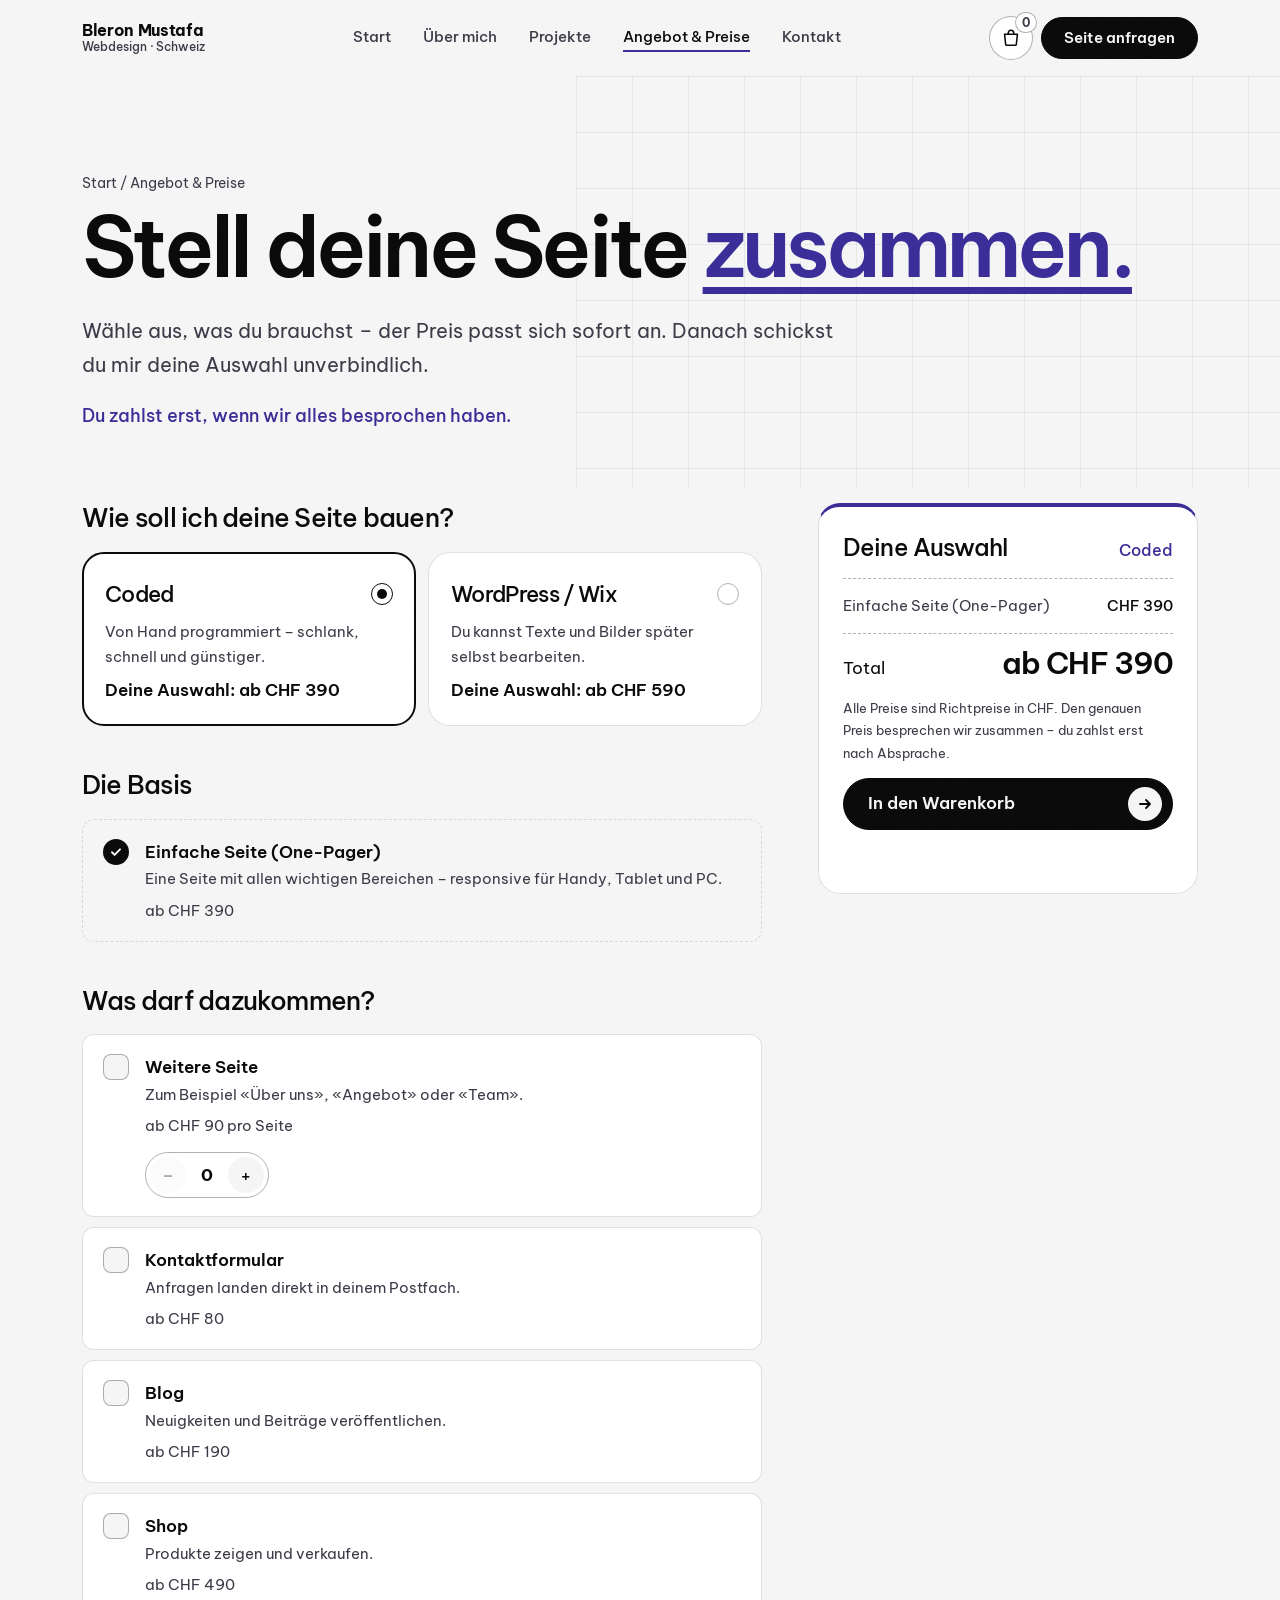
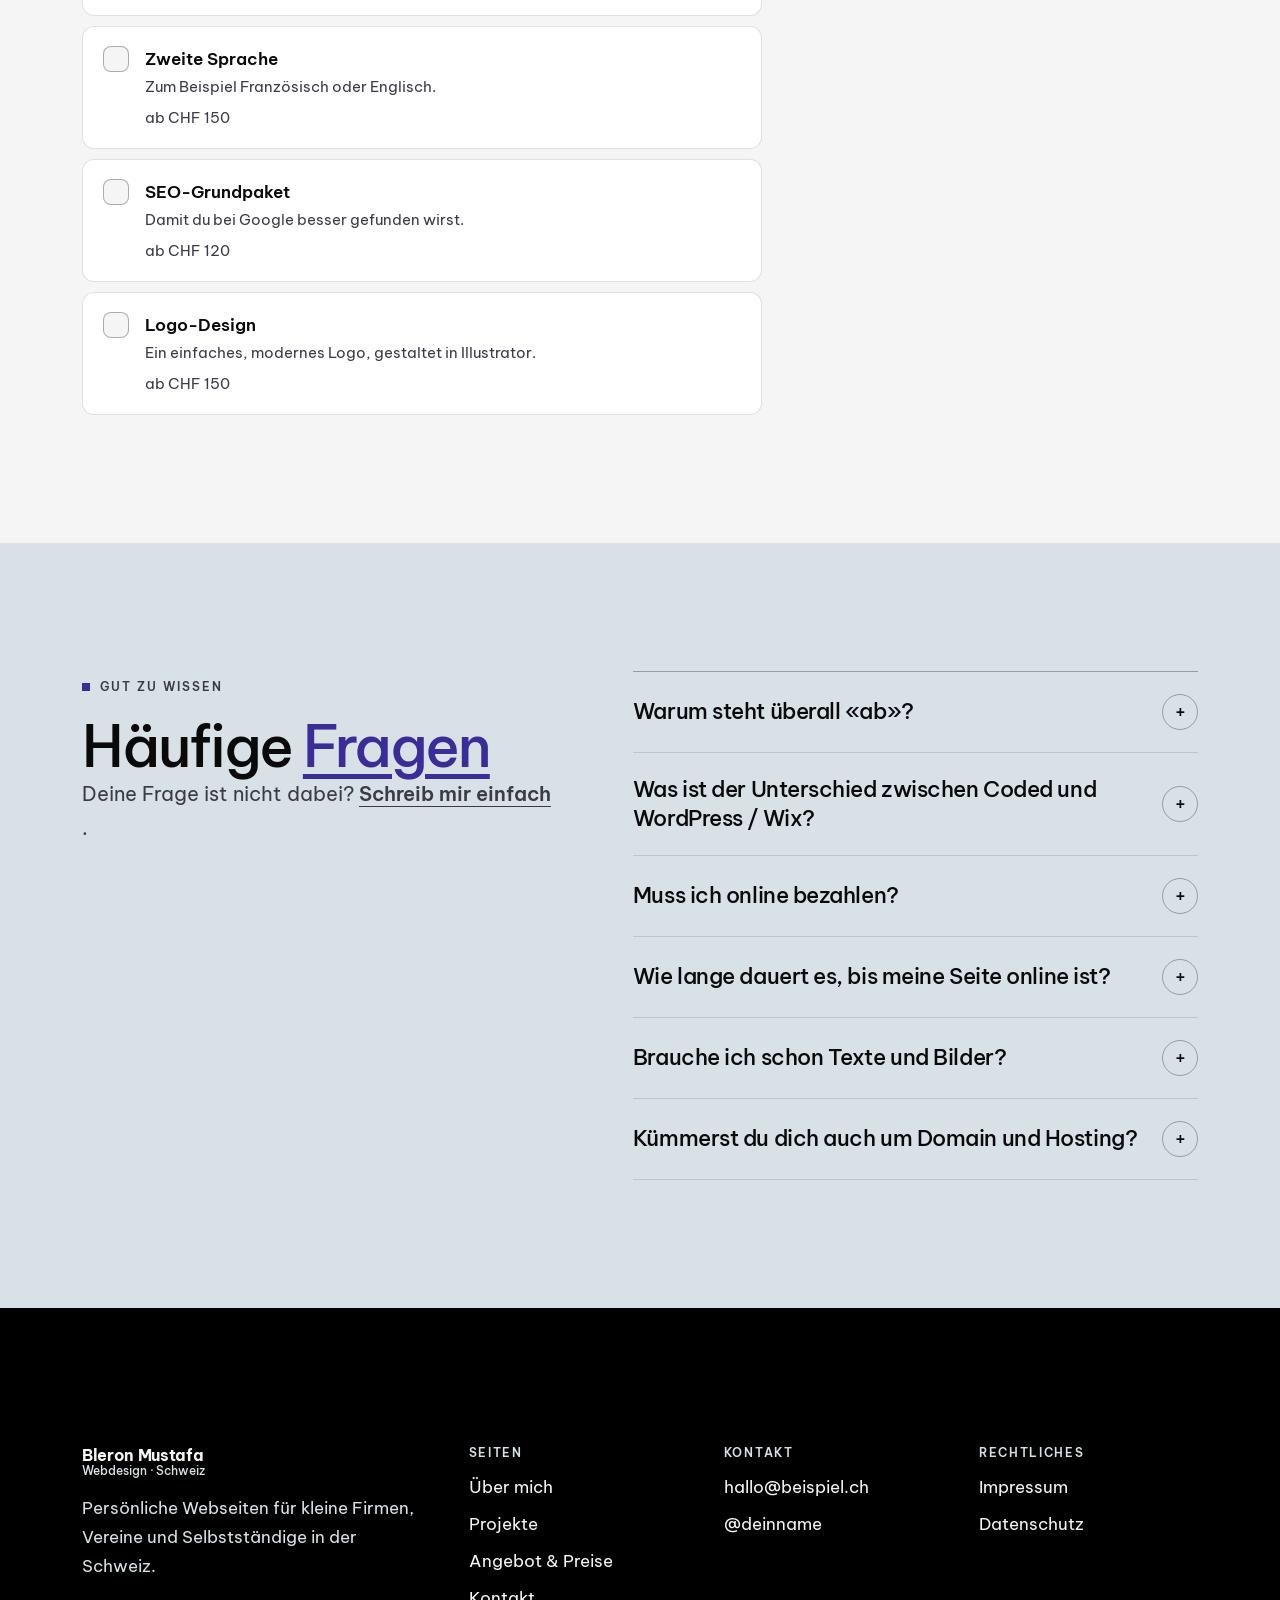
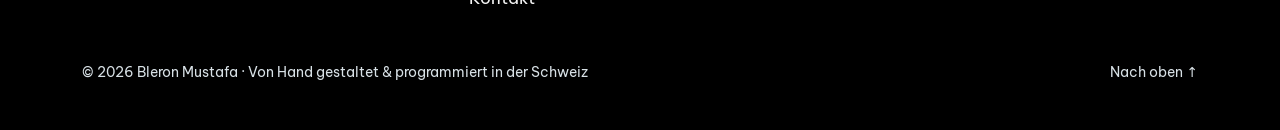
==== commit 70c2cc0c: "Add files via upload" ====
--- a/angebot.html
+++ b/angebot.html
@@ -5,7 +5,9 @@
   <meta name="viewport" content="width=device-width, initial-scale=1">
   <title>Angebot & Preise – Bleron Mustafa</title>
   <meta name="description" content="Stell deine Webseite selbst zusammen: Coded oder WordPress/Wix, mit Extras wie Shop, Blog oder Kontaktformular. Richtpreise in CHF.">
-  <meta name="theme-color" content="#000000">
+  <meta name="theme-color" content="#f5f5f6" media="(prefers-color-scheme: light)">
+  <meta name="theme-color" content="#000000" media="(prefers-color-scheme: dark)">
+  <meta name="color-scheme" content="light dark">
 
   <!-- Schrift: Be Vietnam Pro -->
   <link rel="preconnect" href="https://fonts.googleapis.com">
@@ -23,7 +25,6 @@
   <header class="site-header">
     <div class="wrap header-row">
       <a class="brand" href="index.html" aria-label="Bleron Mustafa – zur Startseite">
-        <span class="brand__mark" aria-hidden="true">B</span>
         <span class="brand__name">Bleron Mustafa <small>Webdesign · Schweiz</small></span>
       </a>
 
@@ -68,17 +69,17 @@
         <form class="config" id="configForm" novalidate>
           <div class="config__steps">
             <fieldset class="config-group" data-reveal>
-              <legend><span>01</span> Wie soll ich deine Seite bauen?</legend>
+              <legend>Wie soll ich deine Seite bauen?</legend>
               <div class="type-grid" id="typeGrid"></div>
             </fieldset>
 
             <fieldset class="config-group" data-reveal>
-              <legend><span>02</span> Die Basis</legend>
+              <legend>Die Basis</legend>
               <div class="option option--base" id="baseOption"></div>
             </fieldset>
 
             <fieldset class="config-group" data-reveal>
-              <legend><span>03</span> Was darf dazukommen?</legend>
+              <legend>Was darf dazukommen?</legend>
               <div class="options" id="extrasList"></div>
             </fieldset>
           </div>
@@ -122,8 +123,7 @@
       <div class="footer-grid">
         <div>
           <a class="brand" href="index.html" aria-label="Zur Startseite">
-            <span class="brand__mark" aria-hidden="true">B</span>
-            <span class="brand__name">Bleron Mustafa</span>
+            <span class="brand__name">Bleron Mustafa <small>Webdesign · Schweiz</small></span>
           </a>
           <p style="margin-top:16px">Persönliche Webseiten für kleine Firmen, Vereine und Selbstständige in der Schweiz.</p>
         </div>
--- a/style.css
+++ b/style.css
@@ -1,52 +1,97 @@
 /* =========================================================
    Bleron Mustafa – Webdesign
-   Dunkles Design mit violettem Leuchten. Mobile first.
-   Inhalt: 1 Grundlagen · 2 Bausteine · 3 Header/Footer
-           4 Startseite (Szene) · 5 Unterseiten · 6 Konfigurator
-           7 Warenkorb/Bestellung · 8 Animationen · 9 Breakpoints
+   Hell oder dunkel – je nach Einstellung des Geräts.
+   Bewusst ohne Farbverläufe, Unschärfe und Leucht-Schatten.
+   Inhalt: 1 Farben · 2 Grundlagen · 3 Bausteine · 4 Header/Footer
+           5 Startseite · 6 Unterseiten · 7 Konfigurator
+           8 Warenkorb/Bestellung · 9 Animationen · 10 Breakpoints
    ========================================================= */
 
-/* ---------- 1 Grundlagen ---------- */
+/* ---------- 1 Farben (Palette: #f5f5f6 #d8e1e6 #d3d7dd #adadc2 #3a2d97 #000) ---------- */
 :root {
-  --bg: #000000;          /* Schwarz */
-  --bg-2: #08080d;        /* etwas heller für Abschnitte */
-  --card: #0f0f17;        /* Karten */
-  --glass: rgba(216, 225, 230, .04);
-  --ink: #f5f5f6;         /* Haupttext */
-  --ink-soft: #adadc2;    /* Nebentext */
-  --line: rgba(211, 215, 221, .14);
-  --line-strong: rgba(211, 215, 221, .32);
-  --accent: #3a2d97;      /* Indigo (Hauptfarbe) */
-  --accent-2: #4a3cb8;    /* etwas helleres Indigo für Verläufe */
-  --lilac: #d8e1e6;       /* helles Blaugrau */
-  --glow: rgba(74, 60, 184, .65);
-  --ok: #6ee7b7;
-  --danger: #ff8fa3;
-
-  --serif: "Be Vietnam Pro", system-ui, -apple-system, "Segoe UI", sans-serif;
-  --sans: "Be Vietnam Pro", system-ui, -apple-system, "Segoe UI", sans-serif;
-
+  color-scheme: light dark;
+  /* Hell */
+  --bg: #f5f5f5;
+  --bg-2: #d8e1e6;          /* Flächen für Abschnitte */
+  --card: #ffffff;
+  --ink: #0a0a0a;           /* Haupttext, neutral */
+  --ink-soft: #3b3b48;      /* Nebentext, gut lesbar */
+  --line: rgba(0, 0, 0, .12);
+  --line-strong: rgba(0, 0, 0, .3);
+  --accent: #3a2d97;        /* Indigo: nur für Akzente, nicht für Buttons */
+  --accent-text: #3a2d97;   /* Indigo als Textfarbe */
+  --ok: #1f7a55;
+  --danger: #b4233a;
+  /* Szene auf der Startseite */
+  --s-bg: #d8e1e6;
+  --s-floor: #cdd6dc;
+  --s-top: #ffffff;
+  --s-left: #3a2d97;
+  --s-right: #1d1650;
+  --s-soft: #adadc2;
+  --s-line: rgba(58, 45, 151, .28);
+  --s-win: #ffffff;
+  --s-winline: #3a2d97;
+  --grid-tile: url("data:image/svg+xml,%3Csvg xmlns='http://www.w3.org/2000/svg' width='70' height='70'%3E%3Cpath d='M0 .5H70M.5 0V70' fill='none' stroke='%233a2d97' stroke-opacity='.35'/%3E%3C/svg%3E");
+  --page-tile: url("data:image/svg+xml,%3Csvg xmlns='http://www.w3.org/2000/svg' width='56' height='56'%3E%3Cpath d='M0 .5H56M.5 0V56' fill='none' stroke='%23000' stroke-opacity='.06'/%3E%3C/svg%3E");
+
+  --font: "Be Vietnam Pro", system-ui, -apple-system, "Segoe UI", sans-serif;
   --wrap: 1180px;
   --gutter: 20px;
   --header-h: 68px;
   --radius: 22px;
   --radius-sm: 12px;
   --ease: cubic-bezier(.22, .8, .24, 1);
-  --noise: url("data:image/svg+xml,%3Csvg xmlns='http://www.w3.org/2000/svg' width='200' height='200'%3E%3Cfilter id='n'%3E%3CfeTurbulence type='fractalNoise' baseFrequency='.85' numOctaves='3' stitchTiles='stitch'/%3E%3CfeColorMatrix values='0 0 0 0 1 0 0 0 0 1 0 0 0 0 1 0 0 0 .55 0'/%3E%3C/filter%3E%3Crect width='100%25' height='100%25' filter='url(%23n)'/%3E%3C/svg%3E");
-}
-
+  --noise: url("data:image/svg+xml,%3Csvg xmlns='http://www.w3.org/2000/svg' width='200' height='200'%3E%3Cfilter id='n'%3E%3CfeTurbulence type='fractalNoise' baseFrequency='.85' numOctaves='3' stitchTiles='stitch'/%3E%3CfeColorMatrix values='0 0 0 0 .5 0 0 0 0 .5 0 0 0 0 .5 0 0 0 .55 0'/%3E%3C/filter%3E%3Crect width='100%25' height='100%25' filter='url(%23n)'/%3E%3C/svg%3E");
+}
+
+/* Dunkel: wenn das Gerät auf dunkel steht */
+@media (prefers-color-scheme: dark) {
+  :root {
+    --bg: #000000;
+    --bg-2: #0b0b12;
+    --card: #101018;
+    --ink: #f5f5f5;
+    --ink-soft: #d8e1e6;    /* hell genug zum Lesen */
+    --line: rgba(216, 225, 230, .16);
+    --line-strong: rgba(216, 225, 230, .36);
+    --accent-text: #c9c2f5; /* helles Indigo für Text auf Schwarz */
+    --ok: #c4f2dd;
+    --danger: #ff9aab;
+    --s-bg: #07070d;
+    --s-floor: #050409;
+    --s-top: #d3d7dd;
+    --s-left: #3a2d97;
+    --s-right: #1a1450;
+    --s-soft: #adadc2;
+    --s-line: rgba(216, 225, 230, .2);
+    --s-win: #101018;
+    --s-winline: #d8e1e6;
+    --grid-tile: url("data:image/svg+xml,%3Csvg xmlns='http://www.w3.org/2000/svg' width='70' height='70'%3E%3Cpath d='M0 .5H70M.5 0V70' fill='none' stroke='%23d8e1e6' stroke-opacity='.28'/%3E%3C/svg%3E");
+    --page-tile: url("data:image/svg+xml,%3Csvg xmlns='http://www.w3.org/2000/svg' width='56' height='56'%3E%3Cpath d='M0 .5H56M.5 0V56' fill='none' stroke='%23fff' stroke-opacity='.06'/%3E%3C/svg%3E");
+  }
+}
+
+/* Dunkle Bänder (Versprechen, Footer) – in beiden Modi dunkel */
+.section--ink, .site-footer {
+  --bg: #000000; --card: #101018; --ink: #f5f5f5; --ink-soft: #d8e1e6;
+  --line: rgba(216, 225, 230, .16); --line-strong: rgba(216, 225, 230, .36); --accent-text: #c9c2f5;
+  background: var(--bg); color: var(--ink);
+}
+
+/* ---------- 2 Grundlagen ---------- */
 *, *::before, *::after { box-sizing: border-box; }
-html { scroll-behavior: smooth; scroll-padding-top: calc(var(--header-h) + 16px); -webkit-text-size-adjust: 100%; color-scheme: dark; }
+html { scroll-behavior: smooth; scroll-padding-top: calc(var(--header-h) + 16px); -webkit-text-size-adjust: 100%; }
 body {
   margin: 0; min-height: 100vh; display: flex; flex-direction: column;
   background: var(--bg); color: var(--ink);
-  font: 400 1.0625rem/1.7 var(--sans);
+  font: 400 1.0625rem/1.7 var(--font);
   -webkit-font-smoothing: antialiased;
 }
-/* Körnung über der ganzen Seite */
+/* feine Körnung */
 body::after {
   content: ""; position: fixed; inset: 0; z-index: 500; pointer-events: none;
-  background-image: var(--noise); opacity: .07; mix-blend-mode: overlay;
+  background-image: var(--noise); opacity: .06; mix-blend-mode: overlay;
 }
 main { flex: 1; }
 img, svg { display: block; max-width: 100%; }
@@ -54,18 +99,17 @@
 p { margin: 0 0 1em; }
 p:last-child { margin-bottom: 0; }
 ul, ol { margin: 0; padding: 0; list-style: none; }
-h1, h2, h3, h4 { font-family: var(--serif); font-weight: 500; line-height: 1.08; letter-spacing: -0.035em; margin: 0; text-wrap: balance; }
+h1, h2, h3, h4 { font-family: var(--font); font-weight: 500; line-height: 1.08; letter-spacing: -0.035em; margin: 0; text-wrap: balance; }
+/* Betonung: ein Wort in Indigo mit Strich darunter – keine Verläufe */
 h1 em, h2 em, h3 em {
-  font-style: normal; color: var(--lilac);
-  background: linear-gradient(100deg, #f5f5f6 0%, #d8e1e6 35%, #8f86d6 100%);
-  -webkit-background-clip: text; background-clip: text; -webkit-text-fill-color: transparent;
-  padding-right: .06em;
+  font-style: normal; color: var(--accent-text);
+  text-decoration: underline; text-decoration-color: var(--accent); text-decoration-thickness: .08em; text-underline-offset: .12em;
 }
 button, input, textarea, select { font: inherit; color: inherit; }
 button { cursor: pointer; }
 [hidden] { display: none !important; }
 ::selection { background: var(--accent); color: #fff; }
-:focus-visible { outline: 2px solid var(--lilac); outline-offset: 3px; border-radius: 6px; }
+:focus-visible { outline: 2px solid var(--accent-text); outline-offset: 3px; border-radius: 6px; }
 
 .wrap { width: 100%; max-width: var(--wrap); margin: 0 auto; padding: 0 var(--gutter); }
 .visually-hidden {
@@ -74,17 +118,17 @@
 }
 .skip-link {
   position: absolute; left: 12px; top: -80px; z-index: 600; padding: 10px 18px;
-  background: var(--accent); color: #fff; border-radius: var(--radius-sm); text-decoration: none; font-weight: 600;
+  background: var(--ink); color: var(--bg); border-radius: var(--radius-sm); text-decoration: none; font-weight: 600;
 }
 .skip-link:focus { top: 12px; }
 
-/* ---------- 2 Bausteine ---------- */
-.hand { font: 400 1.35rem/1.2 var(--serif); color: var(--lilac); }
+/* ---------- 3 Bausteine ---------- */
+.hand { font-size: 1.15rem; font-weight: 500; color: var(--accent-text); }
 .kicker {
   display: inline-flex; align-items: center; gap: 10px; margin-bottom: 18px;
-  font-size: .78rem; font-weight: 600; letter-spacing: .16em; text-transform: uppercase; color: var(--lilac);
-}
-.kicker::before { content: ""; width: 6px; height: 6px; border-radius: 50%; background: var(--accent); box-shadow: 0 0 12px var(--accent); }
+  font-size: .78rem; font-weight: 600; letter-spacing: .16em; text-transform: uppercase; color: var(--ink-soft);
+}
+.kicker::before { content: ""; width: 8px; height: 8px; background: var(--accent); }
 .title-xl { font-size: clamp(2.5rem, 8.5vw, 5.2rem); font-weight: 600; letter-spacing: -0.045em; }
 .title-l { font-size: clamp(2.1rem, 6vw, 3.6rem); }
 .title-m { font-size: clamp(1.6rem, 4vw, 2.2rem); }
@@ -92,109 +136,87 @@
 .muted { color: var(--ink-soft); }
 
 .section { padding: 84px 0; position: relative; }
-.section--sand { background: var(--bg-2); border-block: 1px solid rgba(211, 215, 221, .08); }
-.section--ink {
-  background:
-    radial-gradient(60% 70% at 85% 10%, rgba(74, 60, 184, .22), transparent 70%),
-    radial-gradient(50% 60% at 0% 100%, rgba(58, 45, 151, .18), transparent 70%),
-    var(--bg-2);
-  overflow: hidden;
-}
+.section--sand { background: var(--bg-2); }
+.section--ink { overflow: hidden; }
 .section-head { display: grid; gap: 18px; margin-bottom: 48px; }
 .section-head .lead { margin: 0; }
 
-/* Buttons: Pille mit Pfeil, leuchtend */
+/* Buttons: neutral gefüllt (Schwarz bzw. Weiss), Pfeil im Kreis */
 .btn {
   position: relative; display: inline-flex; align-items: center; gap: 12px;
-  min-height: 52px; padding: 0 10px 0 24px; border-radius: 999px;
-  border: 1px solid rgba(216, 225, 230, .55);
-  background: linear-gradient(135deg, var(--accent-2), var(--accent));
-  color: #fff; font-weight: 600; text-decoration: none; isolation: isolate;
-  box-shadow: 0 0 0 0 var(--glow), 0 10px 30px -10px var(--glow);
-  transition: box-shadow .4s var(--ease), transform .4s var(--ease), background-color .3s;
-}
-.btn:hover { transform: translateY(-2px); box-shadow: 0 0 0 4px rgba(74, 60, 184, .18), 0 16px 40px -8px var(--glow); }
+  min-height: 52px; padding: 0 10px 0 24px; border-radius: 999px; border: 1px solid var(--ink);
+  background: var(--ink); color: var(--bg); font-weight: 600; text-decoration: none;
+  transition: transform .35s var(--ease), background-color .25s, color .25s;
+}
+.btn:hover { transform: translateY(-2px); }
 .btn__icon {
   display: grid; place-items: center; width: 34px; height: 34px; border-radius: 50%;
-  background: rgba(255, 255, 255, .16); transition: transform .4s var(--ease), background-color .3s;
-}
-.btn:hover .btn__icon { transform: translateX(3px); background: rgba(255, 255, 255, .28); }
-.btn--line { background: rgba(0, 0, 0, .55); backdrop-filter: blur(6px); border-color: var(--line-strong); box-shadow: none; padding: 0 24px; }
-.btn--line:hover { border-color: var(--lilac); box-shadow: 0 0 24px -6px var(--glow); }
+  background: var(--bg); color: var(--ink); transition: transform .4s var(--ease);
+}
+.btn:hover .btn__icon { transform: translateX(3px); }
+.btn--line { background: var(--bg); color: var(--ink); border-color: var(--line-strong); padding: 0 24px; }
+.btn--line:hover { border-color: var(--ink); }
 .btn--line .btn__icon { display: none; }
-.btn--light { background: #f5f5f6; color: #000; border-color: #f5f5f6; }
-.btn--light .btn__icon { background: #000; color: #fff; }
+.btn--light { background: #f5f5f5; color: #000; border-color: #f5f5f5; }
+.btn--light .btn__icon { background: #000; color: #f5f5f5; }
 .btn--block { width: 100%; justify-content: space-between; }
 .btn:disabled, .btn[aria-disabled="true"] { opacity: .4; cursor: not-allowed; pointer-events: none; }
 .btn--plain { padding: 0 22px; justify-content: center; }
 
 .text-link {
-  display: inline-flex; align-items: center; gap: 8px; font-weight: 600; text-decoration: none;
-  background: linear-gradient(currentColor, currentColor) 0 100% / 100% 1px no-repeat;
-  padding-bottom: 3px; transition: background-size .4s var(--ease), color .25s;
-}
-.text-link:hover { color: var(--lilac); background-size: 0 1px; background-position: 100% 100%; }
+  display: inline-flex; align-items: center; gap: 8px; font-weight: 600;
+  text-decoration: underline; text-decoration-thickness: 1px; text-underline-offset: 5px;
+  transition: color .25s, text-underline-offset .25s;
+}
+.text-link:hover { color: var(--accent-text); text-underline-offset: 8px; }
 .text-link span { transition: transform .3s var(--ease); }
 .text-link:hover span { transform: translateX(4px); }
 
 .link-btn { background: none; border: 0; padding: 2px 0; color: var(--ink-soft); text-decoration: underline; text-underline-offset: 3px; font-size: .92rem; }
-.link-btn:hover { color: var(--lilac); }
+.link-btn:hover { color: var(--accent-text); }
 
 .chip {
   display: inline-flex; align-items: center; gap: 8px; padding: 6px 14px; border-radius: 999px;
-  background: var(--glass); border: 1px solid var(--line); font-size: .88rem; font-weight: 500; color: var(--ink);
-}
-
-/* Glas-Karte als Grundlage */
-.glass, .skill-group, .profile, .form-card, .contact-card, .option, .type-card label, .cart-item, .receipt, .note {
-  background: linear-gradient(160deg, rgba(74, 60, 184, .09), rgba(74, 60, 184, .02));
-  border: 1px solid var(--line);
-  backdrop-filter: blur(6px);
-}
-
-/* ---------- 3 Header / Navigation / Footer ---------- */
+  background: var(--card); border: 1px solid var(--line); font-size: .88rem; font-weight: 500; color: var(--ink);
+}
+
+/* Karten: deckend, klare Kante */
+.skill-group, .profile, .form-card, .contact-card, .option, .type-card label, .cart-item, .receipt, .note {
+  background: var(--card); border: 1px solid var(--line);
+}
+
+/* ---------- 4 Header / Navigation / Footer ---------- */
 .site-header {
   position: sticky; top: 0; z-index: 60; height: var(--header-h);
-  border-bottom: 1px solid transparent; transition: border-color .3s, transform .4s var(--ease);
+  background: var(--bg); border-bottom: 1px solid transparent;
+  transition: border-color .3s, transform .4s var(--ease);
   view-transition-name: header;
-}
-/* Unschärfe auf eigener Ebene – sonst wäre das mobile Menü im Header gefangen */
-.site-header::before {
-  content: ""; position: absolute; inset: 0; z-index: -1;
-  background: rgba(0, 0, 0, .72);
-  backdrop-filter: blur(14px) saturate(140%); -webkit-backdrop-filter: blur(14px) saturate(140%);
 }
 .site-header.is-scrolled { border-bottom-color: var(--line); }
 .site-header.is-hidden { transform: translateY(-100%); }
 .header-row { height: 100%; display: flex; align-items: center; justify-content: space-between; gap: 16px; }
 
-.brand { display: flex; align-items: center; gap: 12px; text-decoration: none; }
-.brand__mark {
-  display: grid; place-items: center; width: 36px; height: 36px; border-radius: 50%;
-  background: radial-gradient(circle at 30% 30%, #fff, var(--lilac) 35%, var(--accent) 75%);
-  color: #000; font: 600 1.15rem/1 var(--serif);
-  box-shadow: 0 0 18px -2px var(--glow); transition: transform .6s var(--ease);
-}
-.brand:hover .brand__mark { transform: rotate(-20deg) scale(1.06); }
-.brand__name { display: grid; line-height: 1.15; font-weight: 700; font-size: .98rem; }
-.brand__name small { font-weight: 500; font-size: .76rem; color: var(--ink-soft); }
+.brand { display: grid; line-height: 1.15; text-decoration: none; }
+.brand__name { display: grid; font-weight: 700; font-size: 1rem; letter-spacing: -0.02em; }
+.brand__name small { font-weight: 500; font-size: .76rem; letter-spacing: 0; color: var(--ink-soft); }
+.brand:hover .brand__name { color: var(--accent-text); }
 
 .header-actions { display: flex; align-items: center; gap: 8px; }
 .icon-btn {
   position: relative; display: grid; place-items: center; width: 44px; height: 44px; border-radius: 50%;
-  border: 1px solid var(--line); background: var(--glass); transition: border-color .25s, box-shadow .25s;
-}
-.icon-btn:hover { border-color: var(--lilac); box-shadow: 0 0 18px -6px var(--glow); }
+  border: 1px solid var(--line-strong); background: var(--card); transition: border-color .25s;
+}
+.icon-btn:hover { border-color: var(--ink); }
 .cart-count {
   position: absolute; top: -5px; right: -5px; min-width: 21px; height: 21px; padding: 0 6px; border-radius: 999px;
-  background: var(--accent); color: #fff; font-size: .72rem; font-weight: 700; line-height: 19px; text-align: center;
-  border: 1px solid var(--bg); box-shadow: 0 0 12px var(--glow);
-}
-.cart-count.is-empty { background: var(--card); color: var(--ink-soft); box-shadow: none; }
+  background: var(--ink); color: var(--bg); font-size: .72rem; font-weight: 700; line-height: 19px; text-align: center;
+  border: 1px solid var(--bg);
+}
+.cart-count.is-empty { background: var(--card); color: var(--ink-soft); border-color: var(--line-strong); }
 .cart-count.bump { animation: bump .5s var(--ease); }
 @keyframes bump { 35% { transform: scale(1.45); } }
 
-.menu-btn { width: 44px; height: 44px; border-radius: 50%; border: 1px solid var(--line); background: var(--glass); display: grid; place-items: center; }
+.menu-btn { width: 44px; height: 44px; border-radius: 50%; border: 1px solid var(--line-strong); background: var(--card); display: grid; place-items: center; }
 .menu-btn__lines { position: relative; width: 18px; height: 10px; }
 .menu-btn__lines::before, .menu-btn__lines::after {
   content: ""; position: absolute; left: 0; right: 0; height: 1.5px; border-radius: 2px; background: currentColor;
@@ -210,8 +232,7 @@
 /* Mobile Navigation: Vollbild */
 .nav {
   position: fixed; inset: var(--header-h) 0 0 0; z-index: 55; padding: 24px var(--gutter) 40px;
-  background: radial-gradient(80% 50% at 50% 100%, rgba(74, 60, 184, .25), transparent 70%), var(--bg);
-  display: flex; flex-direction: column; justify-content: space-between;
+  background: var(--bg); display: flex; flex-direction: column; justify-content: space-between;
   clip-path: inset(0 0 100% 0); visibility: hidden;
   transition: clip-path .6s var(--ease), visibility .6s;
 }
@@ -219,99 +240,84 @@
 .nav__list li { overflow: hidden; border-bottom: 1px solid var(--line); }
 .nav__list a {
   display: flex; align-items: baseline; justify-content: space-between; padding: 14px 0;
-  font: 500 clamp(2rem, 9vw, 2.6rem)/1.15 var(--serif); text-decoration: none;
+  font-size: clamp(1.9rem, 8.5vw, 2.5rem); font-weight: 500; letter-spacing: -0.035em; line-height: 1.15; text-decoration: none;
   transform: translateY(105%); transition: transform .6s var(--ease), color .2s;
 }
-.nav__list a small { font: 500 .82rem var(--sans); color: var(--ink-soft); }
+.nav__list a small { font-size: .82rem; font-weight: 500; letter-spacing: 0; color: var(--ink-soft); }
 .nav.is-open .nav__list a { transform: none; }
 .nav.is-open .nav__list li:nth-child(2) a { transition-delay: .05s; }
 .nav.is-open .nav__list li:nth-child(3) a { transition-delay: .1s; }
 .nav.is-open .nav__list li:nth-child(4) a { transition-delay: .15s; }
 .nav.is-open .nav__list li:nth-child(5) a { transition-delay: .2s; }
-.nav__list a[aria-current="page"] { color: var(--lilac); }
+.nav__list a[aria-current="page"] { color: var(--accent-text); }
 .nav__foot { color: var(--ink-soft); font-size: .95rem; }
 body.menu-open { overflow: hidden; }
 
 /* Footer */
-.site-footer {
-  position: relative; overflow: hidden; margin-top: auto; padding: 90px 0 32px;
-  background: radial-gradient(70% 60% at 50% 0%, rgba(74, 60, 184, .2), transparent 70%), var(--bg);
-  border-top: 1px solid var(--line);
-}
+.site-footer { position: relative; overflow: hidden; margin-top: auto; padding: 90px 0 32px; }
 .footer-cta { display: grid; gap: 28px; padding-bottom: 64px; border-bottom: 1px solid var(--line); }
 .footer-cta h2 { font-size: clamp(2.4rem, 8vw, 5rem); font-weight: 600; }
 .footer-grid { display: grid; gap: 36px; padding: 48px 0 40px; }
-.footer-grid h3 { font: 600 .76rem var(--sans); letter-spacing: .14em; text-transform: uppercase; color: var(--lilac); margin-bottom: 14px; }
+.footer-grid h3 { font-size: .76rem; font-weight: 600; letter-spacing: .14em; text-transform: uppercase; color: var(--ink-soft); margin-bottom: 14px; }
 .footer-grid li { margin-bottom: 8px; }
-.footer-grid a { text-decoration: none; color: var(--ink); opacity: .85; transition: color .2s, opacity .2s; }
-.footer-grid a:hover { color: var(--lilac); opacity: 1; }
+.footer-grid a { text-decoration: none; color: var(--ink); transition: color .2s; }
+.footer-grid a:hover { color: var(--accent-text); }
 .footer-grid p { color: var(--ink-soft); max-width: 34ch; }
 .footer-bottom { display: flex; flex-wrap: wrap; justify-content: space-between; gap: 12px; font-size: .86rem; color: var(--ink-soft); }
 .footer-bottom a { color: inherit; text-decoration: none; }
-.footer-bottom a:hover { color: var(--lilac); }
-
-/* ---------- 4 Startseite ---------- */
+.footer-bottom a:hover { color: var(--accent-text); }
+
+/* ---------- 5 Startseite ---------- */
 .hero { padding: 12px 12px 0; }
 .hero__frame {
   position: relative; overflow: hidden; isolation: isolate;
   min-height: min(880px, calc(100svh - var(--header-h) - 12px));
   display: grid; place-items: center; padding: 90px var(--gutter) 150px;
-  border-radius: 28px; border: 1px solid var(--line);
-  background: radial-gradient(90% 60% at 50% 62%, #2a2070 0%, #0d0a26 45%, #000 80%);
-}
-/* Körnung stärker in der Szene */
+  border-radius: 28px; border: 1px solid var(--line); background: var(--s-bg);
+}
+/* Körnung in der Szene */
 .hero__frame::after {
   content: ""; position: absolute; inset: 0; z-index: 3; pointer-events: none;
-  background-image: var(--noise); opacity: .22; mix-blend-mode: overlay;
+  background-image: var(--noise); opacity: .18; mix-blend-mode: overlay;
 }
 .hero__content { position: relative; z-index: 4; text-align: center; max-width: 860px; display: grid; justify-items: center; }
 .hero__content .kicker { margin-bottom: 22px; text-wrap: balance; justify-content: center; }
-.hero h1 { margin-bottom: 24px; text-shadow: 0 0 60px rgba(74, 60, 184, .35); }
+.hero h1 { margin-bottom: 24px; }
 .hero .lead { margin: 0 auto 36px; }
 .hero__actions { display: flex; flex-wrap: wrap; justify-content: center; align-items: center; gap: 14px 22px; }
 .trust { display: flex; flex-wrap: wrap; justify-content: center; gap: 8px 22px; margin-top: 40px; font-size: .9rem; color: var(--ink-soft); }
-.trust li { display: flex; align-items: center; gap: 8px; }
-.trust svg { color: var(--lilac); flex: none; }
-
-/* Szene: Glühen, Bögen, Gitterboden, schwebende Objekte */
+.trust li { display: flex; align-items: center; gap: 8px; padding: 2px 8px; background: var(--s-bg); }
+.trust svg { color: var(--accent-text); flex: none; }
+
+/* Szene: Bögen, Gitterboden, schwebende Objekte (flache Farben) */
 .scene { position: absolute; inset: 0; z-index: 1; pointer-events: none; }
-.scene__glow {
-  position: absolute; left: 50%; top: 58%; width: 90%; height: 50%; transform: translate(-50%, -50%);
-  background: radial-gradient(closest-side, rgba(74, 60, 184, .55), transparent);
-  filter: blur(30px); animation: breathe 7s ease-in-out infinite;
-}
-@keyframes breathe { 50% { opacity: .65; transform: translate(-50%, -50%) scale(1.06); } }
+.scene .f-top { fill: var(--s-top); }
+.scene .f-left { fill: var(--s-left); }
+.scene .f-right { fill: var(--s-right); }
+.scene .f-soft { fill: var(--s-soft); }
+.scene .f-win { fill: var(--s-win); }
+.scene .s-line { stroke: var(--s-winline); }
+.scene .s-soft { stroke: var(--s-soft); }
+.scene .f-ok { fill: #7fdcb4; }
+.scene .f-pink { fill: #e08a9b; }
+
 .scene__arch { position: absolute; left: 50%; bottom: 33%; width: 0; height: 0; }
 .scene__arch span {
   position: absolute; left: 0; top: 0; aspect-ratio: 1; border-radius: 50%;
-  transform: translate(-50%, -50%); border: 1px solid rgba(211, 215, 221, .22);
+  transform: translate(-50%, -50%); border: 1px solid var(--s-line);
 }
 .scene__arch span:nth-child(1) { width: min(150vw, 1500px); }
-.scene__arch span:nth-child(2) {
-  width: min(118vw, 1150px); border-color: rgba(211, 215, 221, .3);
-  background: radial-gradient(closest-side, transparent 78%, rgba(74, 60, 184, .14) 92%, transparent);
-}
-.scene__arch span:nth-child(3) {
-  width: min(88vw, 840px); border-width: 28px; border-color: rgba(58, 45, 151, .35);
-  box-shadow: inset 0 0 60px rgba(74, 60, 184, .15), 0 0 60px rgba(74, 60, 184, .1);
-}
-.scene__arch span:nth-child(4) { width: min(60vw, 560px); border-style: dashed; border-color: rgba(211, 215, 221, .2); animation: spin 90s linear infinite; }
+.scene__arch span:nth-child(2) { width: min(118vw, 1150px); }
+.scene__arch span:nth-child(3) { width: min(88vw, 840px); border-width: 26px; border-color: var(--s-line); }
+.scene__arch span:nth-child(4) { width: min(60vw, 560px); border-style: dashed; animation: spin 90s linear infinite; }
 .scene__floor {
   position: absolute; left: -50%; right: -50%; bottom: 0; height: 33%;
-  background:
-    linear-gradient(rgba(211, 215, 221, .45) 1px, transparent 1px) 0 0 / 70px 70px,
-    linear-gradient(90deg, rgba(211, 215, 221, .45) 1px, transparent 1px) 0 0 / 70px 70px,
-    linear-gradient(#141036, #030208);
+  background-color: var(--s-floor); background-image: var(--grid-tile); background-size: 70px 70px;
   transform: perspective(500px) rotateX(62deg); transform-origin: top;
-  -webkit-mask-image: linear-gradient(#000 0%, #000 60%, transparent 100%); mask-image: linear-gradient(#000 0%, #000 60%, transparent 100%);
   animation: grid 5s linear infinite;
 }
-@keyframes grid { to { background-position: 0 70px, 0 0, 0 0; } }
-.scene__horizon {
-  position: absolute; left: 0; right: 0; bottom: 33%; height: 2px; transform: translateY(1px);
-  background: linear-gradient(90deg, transparent, var(--lilac), transparent);
-  box-shadow: 0 0 30px 6px rgba(74, 60, 184, .55);
-}
+@keyframes grid { to { background-position: 0 70px; } }
+.scene__horizon { position: absolute; left: 0; right: 0; bottom: 33%; height: 1px; background: var(--s-winline); opacity: .6; }
 .obj {
   position: absolute; will-change: transform;
   translate: calc(var(--mx, 0) * var(--depth, 10) * 1px) calc(var(--my, 0) * var(--depth, 10) * 1px);
@@ -335,14 +341,13 @@
 /* Stempel in der Ecke */
 .badge {
   position: absolute; right: 18px; bottom: 18px; z-index: 4; width: 104px; height: 104px; border-radius: 50%;
-  display: grid; place-items: center; border: 1px solid var(--line-strong);
-  background: rgba(0, 0, 0, .6); backdrop-filter: blur(6px);
+  display: grid; place-items: center; border: 1px solid var(--line-strong); background: var(--card);
 }
 .badge svg { position: absolute; inset: 6px; width: calc(100% - 12px); height: calc(100% - 12px); animation: spin 24s linear infinite; }
-.badge text { font: 600 9.5px var(--sans); letter-spacing: .06em; text-transform: uppercase; fill: var(--lilac); }
-.badge__dot { width: 12px; height: 12px; border-radius: 50%; background: var(--ok); box-shadow: 0 0 0 0 rgba(110, 231, 183, .5); animation: pulse 2.4s infinite; }
+.badge text { font: 600 9.5px var(--font); letter-spacing: .06em; text-transform: uppercase; fill: var(--ink); }
+.badge__dot { width: 12px; height: 12px; border-radius: 50%; background: var(--ok); animation: blink 2.4s ease-in-out infinite; }
 @keyframes spin { to { transform: rotate(360deg); } }
-@keyframes pulse { 70% { box-shadow: 0 0 0 12px rgba(110, 231, 183, 0); } 100% { box-shadow: 0 0 0 0 rgba(110, 231, 183, 0); } }
+@keyframes blink { 50% { opacity: .35; } }
 
 /* Laufband */
 .marquee { padding: 26px 0; overflow: hidden; border-bottom: 1px solid var(--line); }
@@ -350,46 +355,43 @@
 .marquee:hover .marquee__track { animation-play-state: paused; }
 .marquee__track li {
   display: flex; align-items: center; gap: 30px; padding-right: 30px; white-space: nowrap;
-  font: 500 clamp(1.5rem, 3.6vw, 2.2rem) var(--serif); color: transparent; -webkit-text-stroke: 1px var(--line-strong);
-  transition: color .3s;
-}
-.marquee__track li:nth-child(3n + 1) { color: var(--ink); -webkit-text-stroke: 0; }
-.marquee__track li::after { content: "✦"; font-style: normal; color: var(--lilac); -webkit-text-stroke: 0; font-size: .6em; text-shadow: 0 0 12px var(--glow); }
+  font-size: clamp(1.5rem, 3.6vw, 2.2rem); font-weight: 500; letter-spacing: -0.03em;
+  color: var(--ink-soft);
+}
+.marquee__track li:nth-child(3n + 1) { color: var(--ink); }
+.marquee__track li::after { content: "✦"; color: var(--accent-text); font-size: .6em; }
 @keyframes marquee { to { transform: translateX(-50%); } }
 
 /* Leistungen als Liste */
 .services { border-top: 1px solid var(--line-strong); }
 .service {
-  position: relative; display: grid; grid-template-columns: auto 1fr; gap: 6px 20px; padding: 28px 0;
+  position: relative; display: grid; grid-template-columns: 1fr; gap: 6px 20px; padding: 28px 0;
   border-bottom: 1px solid var(--line); text-decoration: none; isolation: isolate;
 }
 .service::before {
   content: ""; position: absolute; inset: 0 calc(var(--gutter) * -1); z-index: -1;
-  background: linear-gradient(90deg, rgba(74, 60, 184, .14), transparent 80%);
-  opacity: 0; transition: opacity .45s var(--ease);
+  background: var(--card); opacity: 0; transition: opacity .35s var(--ease);
 }
 .service:hover::before, .service:focus-visible::before { opacity: 1; }
-.service__no { font: 400 1.05rem var(--serif); color: var(--lilac); padding-top: 8px; }
 .service__title { font-size: clamp(1.7rem, 5vw, 2.6rem); transition: transform .45s var(--ease); }
 .service:hover .service__title { transform: translateX(8px); }
-.service__text { grid-column: 2; color: var(--ink-soft); max-width: 48ch; margin: 0; }
-.service__price { grid-column: 2; display: flex; align-items: center; gap: 12px; font-weight: 600; }
+.service__text { color: var(--ink-soft); max-width: 48ch; margin: 0; }
+.service__price { display: flex; align-items: center; gap: 12px; font-weight: 600; }
 .service__arrow {
   display: grid; place-items: center; width: 40px; height: 40px; border-radius: 50%; border: 1px solid var(--line-strong);
-  transition: background-color .3s, box-shadow .3s, transform .45s var(--ease);
-}
-.service:hover .service__arrow { background: var(--accent); border-color: var(--accent); box-shadow: 0 0 20px var(--glow); transform: rotate(-45deg); }
+  transition: background-color .3s, color .3s, transform .45s var(--ease);
+}
+.service:hover .service__arrow { background: var(--ink); color: var(--bg); border-color: var(--ink); transform: rotate(-45deg); }
 
 /* Projekte – Teaser auf Startseite */
 .work-grid { display: grid; gap: 44px; }
 .work { display: grid; gap: 16px; text-decoration: none; }
-.work__media { position: relative; overflow: hidden; border-radius: var(--radius); aspect-ratio: 4 / 3; background: var(--card); border: 1px solid var(--line); }
+.work__media { position: relative; overflow: hidden; border-radius: var(--radius); aspect-ratio: 4 / 3; background: var(--bg-2); border: 1px solid var(--line); }
 .work__media img, .work__media .mock { width: 100%; height: 100%; object-fit: cover; transition: transform .9s var(--ease); }
 .work:hover .work__media img, .work:hover .work__media .mock { transform: scale(1.05); }
 .work__view {
   position: absolute; right: 18px; bottom: 18px; display: inline-flex; align-items: center; gap: 8px;
-  padding: 10px 16px; border-radius: 999px; background: rgba(0, 0, 0, .7); border: 1px solid var(--line-strong);
-  backdrop-filter: blur(8px); font-weight: 600; font-size: .9rem;
+  padding: 10px 16px; border-radius: 999px; background: var(--ink); color: var(--bg); font-weight: 600; font-size: .9rem;
   transform: translateY(12px); opacity: 0; transition: transform .45s var(--ease), opacity .3s;
 }
 .work:hover .work__view, .work:focus-visible .work__view { transform: none; opacity: 1; }
@@ -397,77 +399,60 @@
 .work__title { font-size: clamp(1.5rem, 3.4vw, 2rem); }
 .work__tag { color: var(--ink-soft); font-size: .9rem; white-space: nowrap; }
 
-/* Platzhalter-Bild für Projekte: Mini-Webseite im Leuchten */
-.mock { position: relative; padding: 9% 9% 0; display: flex; align-items: flex-end; }
+/* Platzhalter-Bild für Projekte: Mini-Webseite */
+.mock { position: relative; padding: 9% 9% 0; display: flex; align-items: flex-end; background: var(--bg-2); }
 .mock__win {
   width: 100%; height: 88%; border-radius: 12px 12px 0 0; padding: 14px 16px; display: flex; flex-direction: column; gap: 10px;
-  background: rgba(5, 5, 10, .85); border: 1px solid rgba(216, 225, 230, .25); border-bottom: 0;
-  box-shadow: 0 -10px 60px -10px var(--mock-c, var(--accent));
+  background: var(--card); border: 1px solid var(--line-strong); border-bottom: 0;
 }
 .mock__dots { display: flex; gap: 5px; }
-.mock__dots i { width: 8px; height: 8px; border-radius: 50%; background: rgba(216, 225, 230, .3); }
+.mock__dots i { width: 8px; height: 8px; border-radius: 50%; background: var(--line-strong); }
 .mock__hero { flex: 1; display: grid; grid-template-columns: 1.2fr 1fr; gap: 12px; align-items: center; }
 .mock__lines { display: grid; gap: 7px; }
-.mock__lines span { height: 7px; border-radius: 4px; background: rgba(216, 225, 230, .2); }
-.mock__lines span:first-child { height: 14px; width: 90%; background: rgba(241, 238, 252, .85); }
+.mock__lines span { height: 7px; border-radius: 4px; background: var(--line-strong); }
+.mock__lines span:first-child { height: 14px; width: 90%; background: var(--ink); }
 .mock__lines span:nth-child(2) { width: 70%; }
 .mock__lines span:nth-child(3) { width: 50%; }
 .mock__lines span:last-child { width: 38%; height: 14px; border-radius: 999px; margin-top: 6px; background: var(--mock-c, var(--accent)); }
-.mock__img { aspect-ratio: 1; border-radius: 50% 50% 10px 10px; background: radial-gradient(circle at 35% 30%, #fff8, var(--mock-c, var(--accent)) 60%); opacity: .85; }
-
-/* Ablauf mit wachsender Linie */
-.process { position: relative; display: grid; gap: 34px; padding-left: 34px; }
-.process__line { position: absolute; left: 9px; top: 6px; bottom: 6px; width: 2px; background: var(--line); }
-.process__line::after {
-  content: ""; position: absolute; inset: 0; background: linear-gradient(var(--lilac), var(--accent));
-  box-shadow: 0 0 12px var(--glow); transform-origin: top; transform: scaleY(var(--p, 0));
-}
-.step { position: relative; }
-.step::before {
-  content: ""; position: absolute; left: -34px; top: 6px; width: 20px; height: 20px; border-radius: 50%;
-  background: var(--bg); border: 1.5px solid var(--line-strong); transition: border-color .4s, background-color .4s, box-shadow .4s;
-}
-.step.is-done::before { border-color: var(--lilac); background: var(--accent); box-shadow: inset 0 0 0 4px var(--bg), 0 0 16px var(--glow); }
-.step__no { font: 400 1rem var(--serif); color: var(--lilac); }
-.step h3 { font-size: 1.6rem; margin: 2px 0 8px; }
-.step p { color: var(--ink-soft); max-width: 36ch; }
+.mock__img { aspect-ratio: 1; border-radius: 50% 50% 10px 10px; background: var(--mock-c, var(--accent)); }
+
+/* Konfigurator-Vorschau (echte Oberfläche statt Schritte) */
+.preview-grid { display: grid; gap: 48px; align-items: center; }
+.preview-grid .lead { margin: 18px 0 30px; }
+.preview { max-width: 440px; width: 100%; justify-self: center; }
+.preview .receipt { transform: rotate(-1.5deg); transition: transform .6s var(--ease); }
+.preview:hover .receipt { transform: none; }
+.preview__caption { margin-top: 14px; font-size: .88rem; color: var(--ink-soft); text-align: center; }
 
 /* Versprechen + Notiz */
 .promise-grid { display: grid; gap: 40px; }
 .promises { display: grid; gap: 28px; }
 .promise { display: grid; grid-template-columns: auto 1fr; gap: 4px 18px; }
-.promise svg { grid-row: span 2; color: var(--lilac); margin-top: 4px; filter: drop-shadow(0 0 8px var(--glow)); }
-.promise h3 { font-size: 1.45rem; }
+.promise svg { grid-row: span 2; color: var(--accent-text); margin-top: 4px; }
+.promise h3 { font-size: 1.4rem; }
 .promise p { color: var(--ink-soft); margin: 0; }
-.note { position: relative; align-self: start; padding: 44px 32px 30px; border-radius: var(--radius); box-shadow: 0 30px 80px -20px rgba(74, 60, 184, .35); }
-.note::before {
-  content: "“"; position: absolute; top: -18px; left: 26px; font: 600 6rem/1 var(--serif);
-  background: linear-gradient(var(--lilac), #6c60c9); -webkit-background-clip: text; background-clip: text; color: transparent;
-}
-.note p { font: 400 1.4rem/1.55 var(--serif); margin: 0; }
-.note__sign { display: block; margin-top: 18px; text-align: right; font: 600 .95rem var(--sans); letter-spacing: .08em; color: var(--lilac); }
-
-/* ---------- 5 Unterseiten ---------- */
-.page-hero { position: relative; padding: 64px 0 40px; overflow: hidden; }
-.page-hero::before { /* Leuchten + Gitter hinter dem Titel */
-  content: ""; position: absolute; inset: -40% -10% 0; z-index: -1; pointer-events: none;
-  background:
-    radial-gradient(40% 50% at 75% 35%, rgba(74, 60, 184, .28), transparent 70%),
-    linear-gradient(rgba(211, 215, 221, .07) 1px, transparent 1px) 0 0 / 56px 56px,
-    linear-gradient(90deg, rgba(211, 215, 221, .07) 1px, transparent 1px) 0 0 / 56px 56px;
-  -webkit-mask-image: radial-gradient(70% 70% at 60% 40%, #000, transparent); mask-image: radial-gradient(70% 70% at 60% 40%, #000, transparent);
+.note { position: relative; align-self: start; padding: 44px 32px 30px; border-radius: var(--radius); }
+.note::before { content: "“"; position: absolute; top: -10px; left: 26px; font-size: 5.5rem; font-weight: 600; line-height: 1; color: var(--accent-text); }
+.note p { font-size: 1.3rem; line-height: 1.55; letter-spacing: -0.015em; margin: 0; }
+.note__sign { display: block; margin-top: 18px; text-align: right; font-size: .95rem; font-weight: 600; letter-spacing: .08em; color: var(--ink-soft); }
+
+/* ---------- 6 Unterseiten ---------- */
+.page-hero { position: relative; padding: 64px 0 40px; overflow: hidden; isolation: isolate; }
+.page-hero::before { /* feines Raster rechts */
+  content: ""; position: absolute; top: 0; right: 0; bottom: 0; width: 55%; z-index: -1; pointer-events: none;
+  background-image: var(--page-tile); background-size: 56px 56px;
 }
 .page-hero h1 { margin: 6px 0 22px; }
 .page-hero .lead { margin: 0; }
 .breadcrumb { font-size: .88rem; color: var(--ink-soft); }
 .breadcrumb a { text-decoration: none; }
-.breadcrumb a:hover { color: var(--lilac); }
+.breadcrumb a:hover { color: var(--accent-text); }
 
 /* Über mich */
 .about-grid { display: grid; gap: 48px; align-items: start; }
 .about-grid > .about-text { grid-row: 1; }
 .about-text p { font-size: 1.1rem; color: var(--ink-soft); }
-.about-text p:first-child { font: 400 1.45rem/1.5 var(--serif); color: var(--ink); }
+.about-text p:first-child { font-size: 1.4rem; line-height: 1.5; letter-spacing: -0.015em; color: var(--ink); }
 .facts { display: grid; border-top: 1px solid var(--line-strong); }
 .facts div { display: flex; justify-content: space-between; gap: 16px; padding: 14px 0; border-bottom: 1px solid var(--line); }
 .facts dt { color: var(--ink-soft); }
@@ -475,30 +460,31 @@
 .profile { padding: 30px 26px; border-radius: var(--radius); display: grid; gap: 22px; justify-items: start; }
 .profile .facts { width: 100%; }
 .skill-groups { display: grid; gap: 22px; }
-.skill-group { padding: 26px; border-radius: var(--radius); transition: transform .45s var(--ease), box-shadow .45s, border-color .3s; }
-.skill-group:hover { transform: translateY(-4px); border-color: var(--line-strong); box-shadow: 0 20px 50px -20px var(--glow); }
+.skill-group { padding: 26px; border-radius: var(--radius); transition: transform .45s var(--ease), border-color .3s; }
+.skill-group:hover { transform: translateY(-4px); border-color: var(--line-strong); }
 .skill-group h3 { font-size: 1.5rem; margin-bottom: 6px; }
 .skill-group p { color: var(--ink-soft); font-size: .98rem; }
 .skill-group ul { display: flex; flex-wrap: wrap; gap: 8px; margin-top: 16px; }
+.skill-group .chip { background: var(--bg); }
 .timeline { border-left: 1px solid var(--line-strong); margin-left: 6px; display: grid; gap: 32px; padding-left: 28px; }
 .timeline li { position: relative; }
-.timeline li::before { content: ""; position: absolute; left: -35px; top: 8px; width: 13px; height: 13px; border-radius: 50%; background: var(--accent); box-shadow: 0 0 0 5px var(--bg), 0 0 18px var(--glow); }
-.timeline time { font: 400 1.05rem var(--serif); color: var(--lilac); }
+.timeline li::before { content: ""; position: absolute; left: -35px; top: 8px; width: 13px; height: 13px; border-radius: 50%; background: var(--accent); outline: 4px solid var(--bg); }
+.timeline time { font-size: .95rem; font-weight: 600; color: var(--accent-text); }
 .timeline h3 { font-size: 1.45rem; margin: 2px 0 6px; }
 .timeline p { color: var(--ink-soft); }
 
 /* Projekte-Seite */
 .filters { display: flex; flex-wrap: wrap; gap: 8px; margin-bottom: 48px; }
-.filter { padding: 9px 18px; border-radius: 999px; border: 1px solid var(--line); background: transparent; font-weight: 600; transition: background-color .25s, color .25s, border-color .25s, box-shadow .25s; }
-.filter:hover { border-color: var(--lilac); }
-.filter[aria-pressed="true"] { background: var(--accent); border-color: var(--accent); color: #fff; box-shadow: 0 0 20px -4px var(--glow); }
+.filter { padding: 9px 18px; border-radius: 999px; border: 1px solid var(--line-strong); background: transparent; font-weight: 600; transition: background-color .25s, color .25s, border-color .25s; }
+.filter:hover { border-color: var(--ink); }
+.filter[aria-pressed="true"] { background: var(--ink); border-color: var(--ink); color: var(--bg); }
 .cases { display: grid; gap: 80px; }
 .case { display: grid; gap: 28px; align-items: center; transition: opacity .35s, transform .35s var(--ease); }
 .case.is-hiding { opacity: 0; transform: translateY(14px); }
-.case__media { border-radius: var(--radius); overflow: hidden; aspect-ratio: 4 / 3; background: var(--card); border: 1px solid var(--line); }
+.case__media { border-radius: var(--radius); overflow: hidden; aspect-ratio: 4 / 3; background: var(--bg-2); border: 1px solid var(--line); }
 .case__media img, .case__media .mock { width: 100%; height: 100%; object-fit: cover; transition: transform .9s var(--ease); }
 .case:hover .case__media img, .case:hover .case__media .mock { transform: scale(1.04); }
-.case__no { font: 400 clamp(3rem, 8vw, 5rem)/1 var(--serif); color: transparent; -webkit-text-stroke: 1px var(--line-strong); }
+.case__tag { font-size: .8rem; font-weight: 600; letter-spacing: .14em; text-transform: uppercase; color: var(--accent-text); }
 .case h2 { font-size: clamp(2rem, 5vw, 3rem); margin: 4px 0 14px; }
 .case__info { display: flex; flex-wrap: wrap; gap: 8px; margin: 18px 0 24px; }
 .case__text { color: var(--ink-soft); max-width: 46ch; }
@@ -509,13 +495,13 @@
 .contact-cards { display: grid; gap: 14px; }
 .contact-card {
   display: flex; align-items: center; justify-content: space-between; gap: 16px; padding: 22px 24px;
-  border-radius: var(--radius-sm); text-decoration: none; transition: border-color .25s, transform .4s var(--ease), box-shadow .3s;
-}
-.contact-card:hover { border-color: var(--lilac); transform: translateX(6px); box-shadow: 0 0 30px -10px var(--glow); }
+  border-radius: var(--radius-sm); text-decoration: none; transition: border-color .25s, transform .4s var(--ease);
+}
+.contact-card:hover { border-color: var(--ink); transform: translateX(6px); }
 .contact-card small { display: block; color: var(--ink-soft); font-size: .84rem; }
 .contact-card strong { font-weight: 600; word-break: break-word; }
-.response { display: flex; gap: 14px; align-items: center; margin-top: 28px; padding: 18px 20px; border-radius: var(--radius-sm); background: rgba(110, 231, 183, .06); border: 1px solid rgba(110, 231, 183, .2); }
-.response__dot { width: 11px; height: 11px; border-radius: 50%; background: var(--ok); flex: none; animation: pulse 2.4s infinite; }
+.response { display: flex; gap: 14px; align-items: center; margin-top: 28px; padding: 18px 20px; border-radius: var(--radius-sm); background: var(--card); border: 1px solid var(--line); }
+.response__dot { width: 11px; height: 11px; border-radius: 50%; background: var(--ok); flex: none; animation: blink 2.4s ease-in-out infinite; }
 
 /* Formulare */
 .form-card { padding: 30px 24px; border-radius: var(--radius); }
@@ -525,21 +511,21 @@
 .field label { font-weight: 600; font-size: .94rem; }
 .field__opt { color: var(--ink-soft); font-weight: 400; }
 .field input, .field textarea {
-  width: 100%; padding: 14px 16px; border-radius: var(--radius-sm); background: rgba(0, 0, 0, .6);
-  border: 1px solid var(--line); transition: border-color .2s, box-shadow .2s; resize: vertical;
-}
-.field input::placeholder, .field textarea::placeholder { color: #6e6e82; }
-.field input:hover, .field textarea:hover { border-color: var(--line-strong); }
-.field input:focus, .field textarea:focus { outline: none; border-color: var(--lilac); box-shadow: 0 0 0 4px rgba(74, 60, 184, .2); }
-.field [aria-invalid="true"] { border-color: var(--danger); background: rgba(255, 143, 163, .06); }
+  width: 100%; padding: 14px 16px; border-radius: var(--radius-sm); background: var(--bg);
+  border: 1px solid var(--line-strong); transition: border-color .2s, outline-color .2s; resize: vertical;
+}
+.field input::placeholder, .field textarea::placeholder { color: var(--ink-soft); opacity: .75; }
+.field input:hover, .field textarea:hover { border-color: var(--ink-soft); }
+.field input:focus, .field textarea:focus { outline: 2px solid var(--accent-text); outline-offset: 1px; border-color: var(--accent-text); }
+.field [aria-invalid="true"] { border-color: var(--danger); border-width: 2px; }
 .field__error { color: var(--danger); font-size: .88rem; font-weight: 500; margin: 0; }
 .field__error:empty { display: none; }
 .form-note { font-size: .86rem; color: var(--ink-soft); margin: 0; }
-.form-status { margin: 0; padding: 12px 16px; border-radius: var(--radius-sm); background: rgba(255, 143, 163, .1); border: 1px solid rgba(255, 143, 163, .3); color: var(--danger); font-weight: 500; }
+.form-status { margin: 0; padding: 12px 16px; border-radius: var(--radius-sm); border: 1px solid var(--danger); color: var(--danger); font-weight: 500; }
 .form-status:empty { display: none; }
 .success { text-align: center; padding: 30px 10px; display: grid; justify-items: center; gap: 14px; }
 .success:focus { outline: none; }
-.success__icon { width: 76px; height: 76px; border-radius: 50%; background: linear-gradient(135deg, var(--accent-2), var(--accent)); color: #fff; display: grid; place-items: center; box-shadow: 0 0 40px var(--glow); }
+.success__icon { width: 76px; height: 76px; border-radius: 50%; background: var(--ink); color: var(--bg); display: grid; place-items: center; }
 .success__icon path { stroke-dasharray: 30; stroke-dashoffset: 30; animation: check .6s .2s var(--ease) forwards; }
 @keyframes check { to { stroke-dashoffset: 0; } }
 .success h2 { font-size: 2.2rem; }
@@ -551,15 +537,15 @@
 .faq details { border-bottom: 1px solid var(--line); }
 .faq summary {
   display: flex; justify-content: space-between; align-items: center; gap: 20px; padding: 22px 0; cursor: pointer;
-  font: 400 clamp(1.2rem, 3vw, 1.5rem)/1.3 var(--serif); list-style: none; transition: color .2s;
+  font-size: clamp(1.15rem, 3vw, 1.4rem); font-weight: 500; letter-spacing: -0.02em; line-height: 1.3; list-style: none; transition: color .2s;
 }
 .faq summary::-webkit-details-marker { display: none; }
 .faq summary::after {
   content: "+"; flex: none; display: grid; place-items: center; width: 36px; height: 36px; border-radius: 50%;
-  border: 1px solid var(--line-strong); font: 400 1.3rem var(--sans); transition: transform .4s var(--ease), background-color .3s, box-shadow .3s;
-}
-.faq details[open] summary::after { transform: rotate(45deg); background: var(--accent); border-color: var(--accent); box-shadow: 0 0 16px var(--glow); }
-.faq summary:hover { color: var(--lilac); }
+  border: 1px solid var(--line-strong); font-size: 1.3rem; font-weight: 400; transition: transform .4s var(--ease), background-color .3s, color .3s;
+}
+.faq details[open] summary::after { transform: rotate(45deg); background: var(--ink); color: var(--bg); border-color: var(--ink); }
+.faq summary:hover { color: var(--accent-text); }
 .faq__answer { padding: 0 0 24px; color: var(--ink-soft); max-width: 62ch; }
 .faq details[open] .faq__answer { animation: fadeDown .45s var(--ease); }
 @keyframes fadeDown { from { opacity: 0; transform: translateY(-8px); } }
@@ -569,71 +555,66 @@
 .legal h2 { font-size: 1.8rem; margin: 40px 0 12px; }
 .legal p, .legal li { color: var(--ink-soft); }
 .legal ul { list-style: disc; padding-left: 22px; margin-bottom: 1em; }
-.placeholder { background: rgba(74, 60, 184, .25); padding: 0 4px; border-radius: 4px; color: var(--ink); }
-
-/* ---------- 6 Konfigurator ---------- */
+.placeholder { background: var(--bg-2); outline: 1px dashed var(--accent-text); padding: 0 4px; border-radius: 4px; color: var(--ink); }
+
+/* ---------- 7 Konfigurator ---------- */
 .config { display: grid; gap: 32px; align-items: start; }
 .config__steps { display: grid; gap: 44px; }
 .config-group { border: 0; margin: 0; padding: 0; min-width: 0; }
-.config-group legend { padding: 0; margin-bottom: 18px; display: flex; align-items: baseline; gap: 12px; font: 500 1.7rem/1.2 var(--serif); }
-.config-group legend span { font: 400 1.05rem var(--serif); color: var(--lilac); }
+.config-group legend { padding: 0; margin-bottom: 18px; font-size: 1.6rem; font-weight: 500; letter-spacing: -0.03em; line-height: 1.2; }
 
 .type-grid { display: grid; gap: 12px; }
 .type-card { position: relative; }
 .type-card input { position: absolute; inset: 0; z-index: 1; opacity: 0; margin: 0; cursor: pointer; }
 .type-card label {
   display: grid; gap: 6px; padding: 22px 22px 20px; border-radius: var(--radius); cursor: pointer;
-  transition: border-color .25s, box-shadow .3s, transform .4s var(--ease);
+  transition: border-color .25s, transform .4s var(--ease);
 }
 .type-card label:hover { border-color: var(--line-strong); }
 .type-card__top { display: flex; justify-content: space-between; align-items: center; gap: 12px; }
-.type-card__name { font: 500 1.5rem var(--serif); }
+.type-card__name { font-size: 1.4rem; font-weight: 500; letter-spacing: -0.03em; }
 .type-card__radio { width: 22px; height: 22px; border-radius: 50%; border: 1.5px solid var(--line-strong); display: grid; place-items: center; transition: border-color .2s; }
-.type-card__radio::after { content: ""; width: 10px; height: 10px; border-radius: 50%; background: var(--lilac); box-shadow: 0 0 10px var(--glow); transform: scale(0); transition: transform .3s var(--ease); }
+.type-card__radio::after { content: ""; width: 10px; height: 10px; border-radius: 50%; background: var(--ink); transform: scale(0); transition: transform .3s var(--ease); }
 .type-card__desc { color: var(--ink-soft); font-size: .94rem; }
 .type-card__price { font-weight: 600; }
-.type-card input:checked + label { border-color: var(--accent); box-shadow: 0 0 0 1px var(--accent), 0 20px 50px -20px var(--glow); }
-.type-card input:checked + label .type-card__radio { border-color: var(--lilac); }
+.type-card input:checked + label { border: 2px solid var(--ink); padding: 21px 21px 19px; }
+.type-card input:checked + label .type-card__radio { border-color: var(--ink); }
 .type-card input:checked + label .type-card__radio::after { transform: scale(1); }
-.type-card input:focus-visible + label { outline: 2px solid var(--lilac); outline-offset: 3px; }
+.type-card input:focus-visible + label { outline: 2px solid var(--accent-text); outline-offset: 3px; }
 
 .options { display: grid; gap: 10px; }
 .option {
   display: grid; grid-template-columns: auto 1fr; gap: 2px 16px; align-items: start; padding: 18px 20px;
-  border-radius: var(--radius-sm); transition: border-color .25s, box-shadow .3s;
+  border-radius: var(--radius-sm); transition: border-color .25s;
 }
 .option:hover { border-color: var(--line-strong); }
-.option.is-active { border-color: var(--accent); box-shadow: 0 0 30px -12px var(--glow); }
+.option.is-active { border-color: var(--ink); }
 .option--base { border-style: dashed; background: transparent; }
 .option__label { font-weight: 600; cursor: pointer; display: block; }
 .option__desc { display: block; color: var(--ink-soft); font-size: .92rem; }
 .option__price { grid-column: 2; font-size: .92rem; color: var(--ink-soft); margin-top: 4px; }
-.option.is-active .option__price { color: var(--lilac); font-weight: 600; }
-.option__included { display: grid; place-items: center; width: 26px; height: 26px; border-radius: 50%; background: var(--accent); color: #fff; margin-top: 1px; box-shadow: 0 0 12px var(--glow); }
+.option.is-active .option__price { color: var(--ink); font-weight: 600; }
+.option__included { display: grid; place-items: center; width: 26px; height: 26px; border-radius: 50%; background: var(--ink); color: var(--bg); margin-top: 1px; }
 
 .check { position: relative; width: 26px; height: 26px; margin-top: 1px; }
 .check input { position: absolute; inset: 0; z-index: 1; opacity: 0; margin: 0; cursor: pointer; }
-.check span { display: grid; place-items: center; width: 26px; height: 26px; border-radius: 8px; border: 1.5px solid var(--line-strong); background: rgba(0, 0, 0, .6); pointer-events: none; transition: background-color .2s, border-color .2s, box-shadow .2s; }
-.check svg { opacity: 0; transform: scale(.4) rotate(-20deg); transition: transform .3s var(--ease), opacity .2s; color: #fff; }
-.check input:checked + span { background: var(--accent); border-color: var(--accent); box-shadow: 0 0 14px var(--glow); }
+.check span { display: grid; place-items: center; width: 26px; height: 26px; border-radius: 8px; border: 1.5px solid var(--line-strong); background: var(--bg); pointer-events: none; transition: background-color .2s, border-color .2s; }
+.check svg { opacity: 0; transform: scale(.4) rotate(-20deg); transition: transform .3s var(--ease), opacity .2s; color: var(--bg); }
+.check input:checked + span { background: var(--ink); border-color: var(--ink); }
 .check input:checked + span svg { opacity: 1; transform: none; }
-.check input:focus-visible + span { outline: 2px solid var(--lilac); outline-offset: 3px; }
-
-.stepper { grid-column: 2; display: inline-flex; align-items: center; gap: 4px; margin-top: 12px; padding: 4px; border-radius: 999px; border: 1px solid var(--line); width: max-content; }
-.stepper button { width: 36px; height: 36px; border-radius: 50%; border: 0; background: var(--glass); font-size: 1.2rem; line-height: 1; transition: background-color .2s; }
-.stepper button:hover:not(:disabled) { background: var(--accent); }
+.check input:focus-visible + span { outline: 2px solid var(--accent-text); outline-offset: 3px; }
+
+.stepper { grid-column: 2; display: inline-flex; align-items: center; gap: 4px; margin-top: 12px; padding: 4px; border-radius: 999px; border: 1px solid var(--line-strong); width: max-content; }
+.stepper button { width: 36px; height: 36px; border-radius: 50%; border: 0; background: var(--bg); font-size: 1.2rem; line-height: 1; transition: background-color .2s, color .2s; }
+.stepper button:hover:not(:disabled) { background: var(--ink); color: var(--bg); }
 .stepper button:disabled { opacity: .35; cursor: not-allowed; }
 .stepper output { min-width: 34px; text-align: center; font-weight: 700; }
 
-/* Zusammenfassung */
-.receipt { position: relative; padding: 28px 24px; border-radius: var(--radius); display: grid; gap: 14px; box-shadow: 0 30px 80px -30px var(--glow); overflow: hidden; }
-.receipt::before { /* Lichtkante oben */
-  content: ""; position: absolute; left: 10%; right: 10%; top: 0; height: 1px;
-  background: linear-gradient(90deg, transparent, var(--lilac), transparent);
-}
+/* Zusammenfassung (Quittung) */
+.receipt { position: relative; padding: 28px 24px; border-radius: var(--radius); display: grid; gap: 14px; border-top: 4px solid var(--accent); }
 .receipt__head { display: flex; justify-content: space-between; align-items: baseline; gap: 12px; padding-bottom: 14px; border-bottom: 1px dashed var(--line-strong); }
-.receipt__head h2, .receipt__head h3 { font-size: 1.6rem; }
-.receipt__head .hand { font-size: 1.1rem; }
+.receipt__head h2, .receipt__head h3 { font-size: 1.5rem; }
+.receipt__head .hand { font-size: 1rem; }
 .receipt__list { display: grid; gap: 8px; font-size: .95rem; }
 .receipt__list li { display: flex; justify-content: space-between; gap: 14px; }
 .receipt__list li span:first-child { color: var(--ink-soft); }
@@ -641,57 +622,56 @@
 .receipt__list li.is-new { animation: slideIn .45s var(--ease); }
 @keyframes slideIn { from { opacity: 0; transform: translateX(-10px); } }
 .receipt__total { display: flex; justify-content: space-between; align-items: baseline; gap: 14px; padding-top: 14px; border-top: 1px dashed var(--line-strong); }
-.receipt__total strong { font: 500 2rem/1 var(--serif); font-variant-numeric: tabular-nums; }
+.receipt__total strong { font-size: 1.9rem; font-weight: 600; letter-spacing: -0.03em; line-height: 1; font-variant-numeric: tabular-nums; }
 .receipt__total strong.tick { animation: tick .4s var(--ease); }
-@keyframes tick { 40% { transform: translateY(-4px); color: var(--lilac); text-shadow: 0 0 20px var(--glow); } }
+@keyframes tick { 40% { transform: translateY(-4px); color: var(--accent-text); } }
 .receipt__note { font-size: .82rem; color: var(--ink-soft); margin: 0; }
 .receipt__feedback { font-size: .92rem; font-weight: 600; color: var(--ok); margin: 0; min-height: 1.4em; }
 
-/* ---------- 7 Warenkorb & Bestellung ---------- */
+/* ---------- 8 Warenkorb & Bestellung ---------- */
 .drawer {
   margin: 0 0 0 auto; padding: 0; border: 0; border-left: 1px solid var(--line); height: 100dvh; max-height: 100dvh; width: min(440px, 100vw); max-width: 100vw;
-  background: radial-gradient(80% 40% at 100% 0%, rgba(74, 60, 184, .18), transparent 70%), var(--bg-2); color: var(--ink);
-  box-shadow: -30px 0 80px rgba(0, 0, 0, .5);
+  background: var(--bg); color: var(--ink);
 }
 .drawer[open] { animation: drawerIn .5s var(--ease); }
-.drawer::backdrop { background: rgba(0, 0, 0, .6); backdrop-filter: blur(4px); }
+.drawer::backdrop { background: rgba(0, 0, 0, .55); }
 @keyframes drawerIn { from { transform: translateX(100%); } }
 .drawer__inner { height: 100%; display: flex; flex-direction: column; }
 .drawer__head { display: flex; justify-content: space-between; align-items: center; padding: 18px var(--gutter); border-bottom: 1px solid var(--line); }
-.drawer__head h2 { font-size: 1.8rem; }
+.drawer__head h2 { font-size: 1.7rem; }
 .drawer__body { flex: 1; overflow-y: auto; padding: 20px var(--gutter); display: grid; align-content: start; gap: 12px; }
 .drawer__foot { padding: 18px var(--gutter) 22px; border-top: 1px solid var(--line); display: grid; gap: 12px; }
 .drawer__total { display: flex; justify-content: space-between; align-items: baseline; }
-.drawer__total strong { font: 500 1.8rem var(--serif); }
+.drawer__total strong { font-size: 1.7rem; font-weight: 600; letter-spacing: -0.03em; }
 
 .cart-item { padding: 18px; border-radius: var(--radius-sm); animation: fadeDown .4s var(--ease); }
-.cart-item h3 { font-size: 1.3rem; }
-.cart-item__type { font-size: .88rem; color: var(--lilac); font-weight: 600; margin: 2px 0 10px; }
+.cart-item h3 { font-size: 1.25rem; }
+.cart-item__type { font-size: .88rem; color: var(--accent-text); font-weight: 600; margin: 2px 0 10px; }
 .cart-item__lines { display: grid; gap: 4px; font-size: .9rem; color: var(--ink-soft); }
 .cart-item__lines li { display: flex; justify-content: space-between; gap: 12px; }
 .cart-item__lines li span:last-child { white-space: nowrap; }
 .cart-item__sum { display: flex; justify-content: space-between; margin-top: 10px; padding-top: 10px; border-top: 1px dashed var(--line); font-weight: 600; }
 .cart-item__actions { display: flex; gap: 18px; margin-top: 10px; }
 .cart-empty { display: grid; justify-items: center; gap: 16px; text-align: center; padding: 50px 10px; color: var(--ink-soft); }
-.cart-empty .hand { font-size: 1.6rem; }
-
-/* Leuchtender Punkt beim Hinzufügen */
-.fly-dot { position: fixed; z-index: 300; width: 16px; height: 16px; border-radius: 50%; background: var(--lilac); box-shadow: 0 0 20px 4px var(--glow); pointer-events: none; }
-
-/* Bestellseite */
-.progress { display: flex; gap: 8px; margin-bottom: 40px; counter-reset: p; flex-wrap: wrap; }
-.progress li { counter-increment: p; display: flex; align-items: center; gap: 10px; color: var(--ink-soft); font-weight: 600; font-size: .94rem; }
-.progress li::before { content: counter(p); display: grid; place-items: center; width: 30px; height: 30px; border-radius: 50%; border: 1px solid var(--line-strong); font-size: .85rem; }
+.cart-empty .hand { font-size: 1.4rem; }
+
+/* Punkt fliegt beim Hinzufügen zum Warenkorb */
+.fly-dot { position: fixed; z-index: 300; width: 16px; height: 16px; border-radius: 50%; background: var(--ink); pointer-events: none; }
+
+/* Bestellseite: Fortschritt ohne Nummern */
+.progress { display: flex; gap: 8px; margin-bottom: 40px; flex-wrap: wrap; }
+.progress li { display: flex; align-items: center; gap: 10px; color: var(--ink-soft); font-weight: 600; font-size: .94rem; }
+.progress li::before { content: ""; width: 12px; height: 12px; border-radius: 50%; border: 1.5px solid var(--line-strong); }
 .progress li:not(:last-child)::after { content: ""; width: 28px; height: 1px; background: var(--line-strong); }
 .progress li.is-active { color: var(--ink); }
-.progress li.is-active::before { background: var(--accent); color: #fff; border-color: var(--accent); box-shadow: 0 0 14px var(--glow); }
-.progress li.is-done::before { content: "✓"; background: rgba(110, 231, 183, .15); color: var(--ok); border-color: rgba(110, 231, 183, .4); }
+.progress li.is-active::before { background: var(--ink); border-color: var(--ink); }
+.progress li.is-done::before { background: var(--ok); border-color: var(--ok); }
 .checkout { display: grid; gap: 40px; align-items: start; }
 .checkout-items { display: grid; gap: 12px; margin-bottom: 4px; }
 
-.noscript { padding: 14px; background: var(--accent); color: #fff; text-align: center; font-weight: 600; }
-
-/* ---------- 8 Animationen ---------- */
+.noscript { padding: 14px; background: var(--ink); color: var(--bg); text-align: center; font-weight: 600; }
+
+/* ---------- 9 Animationen ---------- */
 /* Einblenden beim Scrollen (nur mit JS) */
 .js [data-reveal] { opacity: 0; transform: translateY(30px); transition: opacity .9s var(--ease), transform .9s var(--ease); transition-delay: var(--d, 0s); }
 .js [data-reveal="scale"] { transform: scale(.94); }
@@ -702,14 +682,17 @@
 .js [data-curtain].is-visible { clip-path: inset(0); }
 
 /* Wörter einzeln einblenden */
-.split .w { display: inline-block; overflow: hidden; vertical-align: top; padding: 0 .04em .1em; margin: 0 -.04em -.1em; }
+.split .w { display: inline-block; overflow: hidden; vertical-align: top; padding: 0 .04em .24em; margin: 0 -.04em -.24em; }
 .split .w > span { display: inline-block; transform: translateY(110%); transition: transform 1s var(--ease); transition-delay: calc(var(--i) * 60ms + .15s); }
 .is-loaded .split .w > span { transform: none; }
-
-/* Szene: Objekte und Licht kommen beim Laden herein */
+/* Unterstreichung auch im animierten Wort (wird nicht automatisch vererbt) */
+.split em .w > span { text-decoration: underline; text-decoration-color: var(--accent); text-decoration-thickness: .08em; text-underline-offset: .12em; }
+
+/* Szene: Objekte kommen beim Laden herein */
 .js .scene__arch span, .js .scene__floor, .js .scene__horizon { opacity: 0; transition: opacity 1.6s var(--ease); }
 .js .obj { opacity: 0; scale: .7; transition: opacity 1.2s var(--ease), scale 1.4s var(--ease), translate .6s var(--ease); }
-.is-loaded .scene__arch span, .is-loaded .scene__floor, .is-loaded .scene__horizon, .is-loaded .obj { opacity: 1; scale: 1; }
+.is-loaded .scene__arch span, .is-loaded .scene__floor, .is-loaded .obj { opacity: 1; scale: 1; }
+.is-loaded .scene__horizon { opacity: .6; }
 .is-loaded .scene__arch span:nth-child(2) { transition-delay: .15s; }
 .is-loaded .scene__arch span:nth-child(3) { transition-delay: .3s; }
 .is-loaded .scene__arch span:nth-child(4) { transition-delay: .45s; }
@@ -723,18 +706,18 @@
 @keyframes pageOut { to { opacity: 0; transform: translateY(-12px); } }
 @keyframes pageIn { from { opacity: 0; transform: translateY(16px); } }
 
-/* ---------- 9 Breakpoints ---------- */
+/* ---------- 10 Breakpoints ---------- */
 /* Handy: weniger Objekte, damit der Text Platz hat */
 @media (max-width: 699px) {
   .obj--window, .obj--dots, .obj--code, .obj--slab, .obj--ribbon-r, .obj--cursor { display: none; }
   .obj--planet { width: 54px; left: 3%; top: 2.5%; }
   .obj--monolith { width: 34px; top: 2%; right: 4%; }
-  .hero__frame { padding-top: 96px; }
-  .hero__content .kicker { font-size: .68rem; letter-spacing: .12em; }
   .obj--cube { width: 46px; top: auto; bottom: 18%; left: 6%; }
   .obj--pillars { width: 96px; right: 2%; bottom: 10%; }
   .obj--ribbon-l { width: 180px; top: auto; bottom: 26%; }
-  .obj--sphere { right: 12%; top: auto; bottom: 34%; }
+  .obj--sphere { right: 12%; left: auto; top: auto; bottom: 34%; }
+  .hero__frame { padding-top: 96px; }
+  .hero__content .kicker { font-size: .68rem; letter-spacing: .12em; }
   .badge { width: 84px; height: 84px; right: 12px; bottom: 12px; }
   .badge text { font-size: 8px; }
 }
@@ -752,24 +735,23 @@
   :root { --header-h: 76px; }
   .section { padding: 128px 0; }
   .menu-btn { display: none; }
-  .header-cta { display: inline-flex; min-height: 42px; background: transparent; border-color: var(--line-strong); box-shadow: none; font-size: .92rem; }
-  .header-cta:hover { border-color: var(--lilac); box-shadow: 0 0 24px -6px var(--glow); }
+  .header-cta { display: inline-flex; min-height: 42px; font-size: .92rem; }
 
   .nav { position: static; inset: auto; padding: 0; background: none; clip-path: none; visibility: visible; display: block; transition: none; }
   .nav__list { display: flex; gap: 4px; }
   .nav__list li { border: 0; overflow: visible; }
   .nav__list a {
     position: relative; transform: none; display: block; padding: 8px 14px;
-    font: 500 .92rem var(--sans); color: var(--ink-soft); transition: color .25s;
+    font-size: .92rem; letter-spacing: 0; color: var(--ink-soft); transition: color .25s;
   }
   .nav__list a::after {
-    content: ""; position: absolute; left: 50%; bottom: 0; width: 4px; height: 4px; border-radius: 50%;
-    background: var(--lilac); box-shadow: 0 0 10px var(--lilac); transform: translateX(-50%) scale(0); transition: transform .3s var(--ease);
+    content: ""; position: absolute; left: 14px; right: 14px; bottom: 2px; height: 2px;
+    background: var(--accent); transform: scaleX(0); transform-origin: left; transition: transform .3s var(--ease);
   }
   .nav__list a small, .nav__foot { display: none; }
   .nav__list a:hover { color: var(--ink); }
-  .nav__list a[aria-current="page"] { color: var(--ink); font-style: normal; }
-  .nav__list a[aria-current="page"]::after, .nav__list a:hover::after { transform: translateX(-50%) scale(1); }
+  .nav__list a[aria-current="page"] { color: var(--ink); }
+  .nav__list a[aria-current="page"]::after, .nav__list a:hover::after { transform: scaleX(1); }
 
   .hero { padding: 16px 16px 0; }
   .hero__frame { padding: 100px var(--gutter) 170px; }
@@ -777,19 +759,14 @@
 
   .section-head { grid-template-columns: 1fr 1fr; align-items: end; gap: 40px; }
 
-  .service { grid-template-columns: 80px 1.1fr 1fr auto; align-items: center; padding: 34px 0; }
-  .service__no { padding: 0; }
-  .service__text, .service__price { grid-column: auto; }
+  .service { grid-template-columns: 1.1fr 1fr auto; align-items: center; padding: 34px 0; }
 
   .work-grid { grid-template-columns: 1.35fr 1fr; gap: 56px 48px; align-items: start; }
   .work:first-child { grid-row: span 2; }
   .work:first-child .work__media { aspect-ratio: 4 / 4.4; }
   .work:nth-child(2) { margin-top: 90px; }
 
-  .process { grid-template-columns: repeat(4, 1fr); padding: 44px 0 0; gap: 32px; }
-  .process__line { left: 0; right: 0; top: 9px; bottom: auto; width: auto; height: 2px; }
-  .process__line::after { transform-origin: left; transform: scaleX(var(--p, 0)); }
-  .step::before { left: 0; top: -44px; }
+  .preview-grid { grid-template-columns: 1fr 1fr; gap: 80px; }
 
   .promise-grid { grid-template-columns: 1.2fr 1fr; gap: 80px; align-items: center; }
   .promises { grid-template-columns: 1fr 1fr; gap: 40px 36px; }
